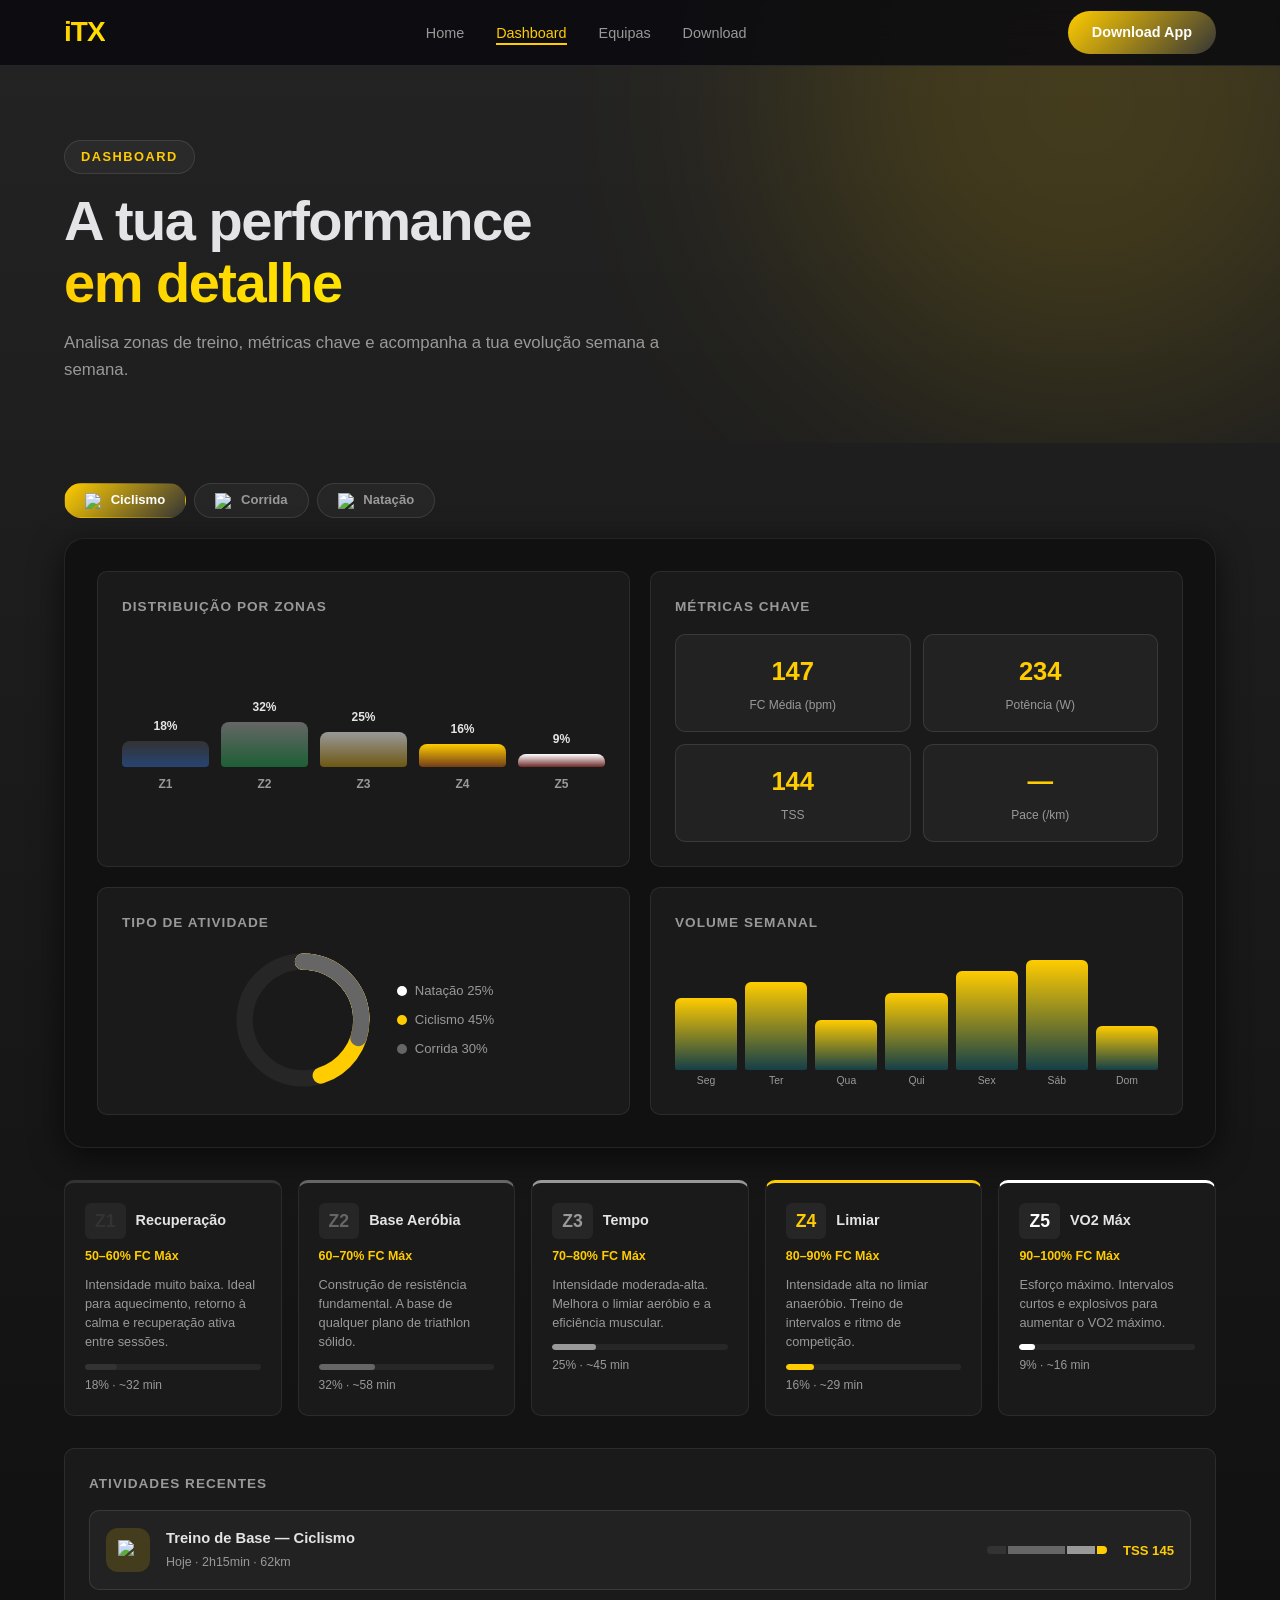
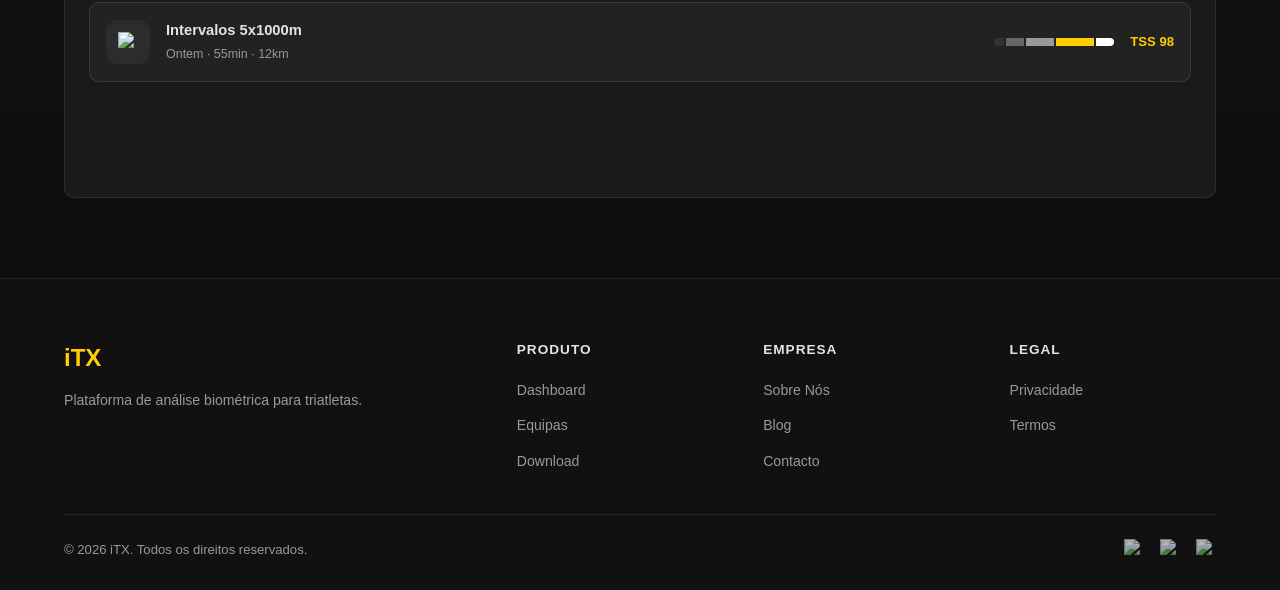
==== dashboard.html @ 0bb35f52 "Add files via upload" ====
<!DOCTYPE html>
<html lang="pt">
<head>
  <meta charset="UTF-8"/>
  <meta name="viewport" content="width=device-width, initial-scale=1.0"/>
  <title>iTX — Dashboard de Performance</title>
  <meta name="description" content="Dashboard interativo com zonas de treino Z1-Z5, métricas de performance e análise multi-desporto para triatletas."/>
  <link rel="stylesheet" href="styles.css"/>
</head>
<body>

<!-- NAVBAR -->
<nav class="navbar scrolled" id="navbar">
  <div class="container">
    <a href="index.html" class="nav-logo">iTX</a>
    <ul class="nav-links" id="navLinks">
      <li><a href="index.html">Home</a></li>
      <li><a href="dashboard.html" class="active">Dashboard</a></li>
      <li><a href="teams.html">Equipas</a></li>
      <li><a href="download.html">Download</a></li>
    </ul>
    <a href="download.html" class="nav-cta">Download App</a>
    <button class="hamburger" id="hamburger" aria-label="Menu"><span></span><span></span><span></span></button>
  </div>
</nav>

<!-- PAGE HEADER -->
<section class="page-hero">
  <div class="hero-glow hero-glow-1"></div>
  <div class="container">
    <div class="page-hero-content">
      <span class="section-tag">Dashboard</span>
      <h1>A tua performance<br/><span class="gradient">em detalhe</span></h1>
      <p>Analisa zonas de treino, métricas chave e acompanha a tua evolução semana a semana.</p>
    </div>
  </div>
</section>

<!-- SPORT TABS -->
<section class="section-padded" style="padding-top:40px">
  <div class="container">
    <div class="sport-tabs reveal">
      <button class="sport-tab active" data-sport="cycling"><img src="assets/icons/bike.svg" class="ui-icon" style="margin-right:6px;width:16px;"> Ciclismo</button>
      <button class="sport-tab" data-sport="running"><img src="assets/icons/run.svg" class="ui-icon" style="margin-right:6px;width:16px;"> Corrida</button>
      <button class="sport-tab" data-sport="swimming"><img src="assets/icons/swim.svg" class="ui-icon" style="margin-right:6px;width:16px;"> Natação</button>
    </div>

    <!-- MAIN DASHBOARD -->
    <div class="dashboard reveal">
      <div class="dash-grid">
        <!-- ZONES CHART -->
        <div class="dash-card">
          <h4>Distribuição por Zonas</h4>
          <div class="zones-chart" id="zonesChart">
            <div class="zone-col"><div class="zone-fill z1" data-pct="18%" style="height:0"></div><span class="zone-label">Z1</span></div>
            <div class="zone-col"><div class="zone-fill z2" data-pct="32%" style="height:0"></div><span class="zone-label">Z2</span></div>
            <div class="zone-col"><div class="zone-fill z3" data-pct="25%" style="height:0"></div><span class="zone-label">Z3</span></div>
            <div class="zone-col"><div class="zone-fill z4" data-pct="16%" style="height:0"></div><span class="zone-label">Z4</span></div>
            <div class="zone-col"><div class="zone-fill z5" data-pct="9%" style="height:0"></div><span class="zone-label">Z5</span></div>
          </div>
        </div>

        <!-- KEY METRICS -->
        <div class="dash-card">
          <h4>Métricas Chave</h4>
          <div class="metrics-grid">
            <div class="metric"><div class="val" id="metricHR">0</div><div class="lbl">FC Média (bpm)</div></div>
            <div class="metric"><div class="val" id="metricPower">0</div><div class="lbl">Potência (W)</div></div>
            <div class="metric"><div class="val" id="metricTSS">0</div><div class="lbl">TSS</div></div>
            <div class="metric"><div class="val" id="metricPace">0:00</div><div class="lbl">Pace (/km)</div></div>
          </div>
        </div>

        <!-- DONUT CHART -->
        <div class="dash-card">
          <h4>Tipo de Atividade</h4>
          <div class="donut-wrap">
            <div class="donut-chart">
              <svg viewBox="0 0 120 120">
                <circle cx="60" cy="60" r="50" stroke="rgba(255,255,255,0.05)" stroke-width="14" fill="none"/>
                <circle id="donutSwim" cx="60" cy="60" r="50" stroke="#FFFFFF" stroke-width="14" fill="none" stroke-dasharray="314" stroke-dashoffset="314" stroke-linecap="round"/>
                <circle id="donutBike" cx="60" cy="60" r="50" stroke="#FFCC00" stroke-width="14" fill="none" stroke-dasharray="314" stroke-dashoffset="314" stroke-linecap="round"/>
                <circle id="donutRun" cx="60" cy="60" r="50" stroke="#666666" stroke-width="14" fill="none" stroke-dasharray="314" stroke-dashoffset="314" stroke-linecap="round"/>
              </svg>
            </div>
            <div class="donut-legend">
              <div class="legend-item"><span class="legend-dot" style="background:#FFFFFF"></span> Natação 25%</div>
              <div class="legend-item"><span class="legend-dot" style="background:#FFCC00"></span> Ciclismo 45%</div>
              <div class="legend-item"><span class="legend-dot" style="background:#666666"></span> Corrida 30%</div>
            </div>
          </div>
        </div>

        <!-- WEEKLY CHART -->
        <div class="dash-card">
          <h4>Volume Semanal</h4>
          <div class="weekly-chart" id="weeklyChart">
            <div class="week-bar" data-day="Seg" style="height:0"></div>
            <div class="week-bar" data-day="Ter" style="height:0"></div>
            <div class="week-bar" data-day="Qua" style="height:0"></div>
            <div class="week-bar" data-day="Qui" style="height:0"></div>
            <div class="week-bar" data-day="Sex" style="height:0"></div>
            <div class="week-bar" data-day="Sáb" style="height:0"></div>
            <div class="week-bar" data-day="Dom" style="height:0"></div>
          </div>
        </div>
      </div>
    </div>

    <!-- ZONE DETAILS CARDS -->
    <div class="zone-details-grid" style="margin-top: 32px;">
      <div class="zone-detail-card reveal" style="--zone-color: var(--z1)">
        <div class="zone-detail-header"><span class="zone-number">Z1</span><span class="zone-title">Recuperação</span></div>
        <div class="zone-detail-range">50–60% FC Máx</div>
        <div class="zone-detail-desc">Intensidade muito baixa. Ideal para aquecimento, retorno à calma e recuperação ativa entre sessões.</div>
        <div class="zone-detail-bar"><div class="zone-detail-fill" style="width:18%; background: var(--z1)"></div></div>
        <div class="zone-detail-time">18% · ~32 min</div>
      </div>
      <div class="zone-detail-card reveal" style="--zone-color: var(--z2)">
        <div class="zone-detail-header"><span class="zone-number">Z2</span><span class="zone-title">Base Aeróbia</span></div>
        <div class="zone-detail-range">60–70% FC Máx</div>
        <div class="zone-detail-desc">Construção de resistência fundamental. A base de qualquer plano de triathlon sólido.</div>
        <div class="zone-detail-bar"><div class="zone-detail-fill" style="width:32%; background: var(--z2)"></div></div>
        <div class="zone-detail-time">32% · ~58 min</div>
      </div>
      <div class="zone-detail-card reveal" style="--zone-color: var(--z3)">
        <div class="zone-detail-header"><span class="zone-number">Z3</span><span class="zone-title">Tempo</span></div>
        <div class="zone-detail-range">70–80% FC Máx</div>
        <div class="zone-detail-desc">Intensidade moderada-alta. Melhora o limiar aeróbio e a eficiência muscular.</div>
        <div class="zone-detail-bar"><div class="zone-detail-fill" style="width:25%; background: var(--z3)"></div></div>
        <div class="zone-detail-time">25% · ~45 min</div>
      </div>
      <div class="zone-detail-card reveal" style="--zone-color: var(--z4)">
        <div class="zone-detail-header"><span class="zone-number">Z4</span><span class="zone-title">Limiar</span></div>
        <div class="zone-detail-range">80–90% FC Máx</div>
        <div class="zone-detail-desc">Intensidade alta no limiar anaeróbio. Treino de intervalos e ritmo de competição.</div>
        <div class="zone-detail-bar"><div class="zone-detail-fill" style="width:16%; background: var(--z4)"></div></div>
        <div class="zone-detail-time">16% · ~29 min</div>
      </div>
      <div class="zone-detail-card reveal" style="--zone-color: var(--z5)">
        <div class="zone-detail-header"><span class="zone-number">Z5</span><span class="zone-title">VO2 Máx</span></div>
        <div class="zone-detail-range">90–100% FC Máx</div>
        <div class="zone-detail-desc">Esforço máximo. Intervalos curtos e explosivos para aumentar o VO2 máximo.</div>
        <div class="zone-detail-bar"><div class="zone-detail-fill" style="width:9%; background: var(--z5)"></div></div>
        <div class="zone-detail-time">9% · ~16 min</div>
      </div>
    </div>

    <!-- RECENT ACTIVITIES -->
    <div class="dash-card" style="margin-top: 32px;">
      <h4>Atividades Recentes</h4>
      <div class="activity-list">
        <div class="activity-row reveal">
          <div class="activity-icon" style="background: rgba(255,204,0,0.15);"><img src="assets/icons/bike.svg" alt="Bike"></div>
          <div class="activity-info"><div class="activity-name">Treino de Base — Ciclismo</div><div class="activity-date">Hoje · 2h15min · 62km</div></div>
          <div class="activity-zones"><span class="az z1"></span><span class="az z2" style="flex:3"></span><span class="az z3" style="flex:1.5"></span><span class="az z4" style="flex:0.5"></span></div>
          <div class="activity-tss">TSS 145</div>
        </div>
        <div class="activity-row reveal">
          <div class="activity-icon" style="background: rgba(102,102,102,0.15);"><img src="assets/icons/run.svg" alt="Run"></div>
          <div class="activity-info"><div class="activity-name">Intervalos 5x1000m</div><div class="activity-date">Ontem · 55min · 12km</div></div>
          <div class="activity-zones"><span class="az z1" style="flex:0.5"></span><span class="az z2"></span><span class="az z3" style="flex:1.5"></span><span class="az z4" style="flex:2"></span><span class="az z5" style="flex:1"></span></div>
          <div class="activity-tss">TSS 98</div>
        </div>
        <div class="activity-row reveal">
          <div class="activity-icon" style="background: rgba(255,255,255,0.15);"><img src="assets/icons/swim.svg" alt="Swim"></div>
          <div class="activity-info"><div class="activity-name">Técnica + Séries</div><div class="activity-date">Há 2 dias · 1h10min · 3200m</div></div>
          <div class="activity-zones"><span class="az z1" style="flex:1.5"></span><span class="az z2" style="flex:2"></span><span class="az z3" style="flex:2"></span><span class="az z4"></span></div>
          <div class="activity-tss">TSS 72</div>
        </div>
      </div>
    </div>
  </div>
</section>

<!-- FOOTER -->
<footer class="footer">
  <div class="container">
    <div class="footer-grid">
      <div class="footer-brand"><div class="logo">iTX</div><p>Plataforma de análise biométrica para triatletas.</p></div>
      <div class="footer-col"><h4>Produto</h4><ul><li><a href="dashboard.html">Dashboard</a></li><li><a href="teams.html">Equipas</a></li><li><a href="download.html">Download</a></li></ul></div>
      <div class="footer-col"><h4>Empresa</h4><ul><li><a href="#">Sobre Nós</a></li><li><a href="#">Blog</a></li><li><a href="#">Contacto</a></li></ul></div>
      <div class="footer-col"><h4>Legal</h4><ul><li><a href="#">Privacidade</a></li><li><a href="#">Termos</a></li></ul></div>
    </div>
    <div class="footer-bottom">
      <span>© 2026 iTX. Todos os direitos reservados.</span>
      <div class="footer-social">
        <a href="#"><img src="assets/icons/camera.svg" alt="Instagram"></a>
        <a href="#"><img src="assets/icons/twitter.svg" alt="Twitter"></a>
        <a href="#"><img src="assets/icons/linkedin.svg" alt="LinkedIn"></a>
      </div>
    </div>
  </div>
</footer>
<script src="script.js"></script>
</body>
</html>
---- styles.css ----
@import url('https://tse4.mm.bing.net/th/id/OIP.AXQoUljEABruuZJ7TBf3MgHaEK?w=2560&h=1440&rs=1&pid=ImgDetMain&o=7&rm=3');

:root {
  --bg: #050505;
  --surface: #111111;
  --card: #1a1a1a;
  --card-hover: #222222;
  --border: rgba(255,255,255,0.08);
  --primary: #FFCC00;
  --secondary: #363636;
  --accent: #FFE600;
  --warning: #FFaa00;
  --text: #e4e4e7;
  --text-muted: #999999;
  --z1: #333333;
  --z2: #666666;
  --z3: #999999;
  --z4: #FFCC00;
  --z5: #FFFFFF;
  --font: 'Inter', sans-serif;
  --radius: 16px;
  --radius-sm: 10px;
  --glass: rgba(255,255,255,0.04);
  --glass-border: rgba(255,255,255,0.1);
  --shadow: 0 8px 32px rgba(0,0,0,0.6);
  --transition: 0.3s cubic-bezier(0.4,0,0.2,1);
}

*, *::before, *::after { margin:0; padding:0; box-sizing:border-box; }

html { scroll-behavior: smooth; font-size: 16px; }

body {
  font-family: var(--font);
  background: linear-gradient(rgba(5, 5, 5, 0.88), rgba(5, 5, 5, 0.98)), url('https://tse4.mm.bing.net/th/id/OIP.AXQoUljEABruuZJ7TBf3MgHaEK?w=2560&h=1440&rs=1&pid=ImgDetMain&o=7&rm=3') center/cover fixed no-repeat;
  color: var(--text);
  line-height: 1.6;
  overflow-x: hidden;
}

a { color: var(--primary); text-decoration: none; transition: var(--transition); }
a:hover { color: var(--accent); }

.container { max-width: 1200px; margin: 0 auto; padding: 0 24px; }

/* ===== NAVBAR ===== */
.navbar {
  position: fixed; top: 0; left: 0; right: 0; z-index: 1000;
  padding: 16px 0;
  background: transparent;
  transition: var(--transition);
}
.navbar.scrolled {
  background: rgba(10,10,15,0.85);
  backdrop-filter: blur(20px);
  border-bottom: 1px solid var(--glass-border);
  padding: 10px 0;
}
.navbar .container {
  display: flex; justify-content: space-between; align-items: center;
}
.nav-logo {
  font-size: 1.75rem; font-weight: 900; letter-spacing: -1px;
  background: linear-gradient(135deg, var(--primary), var(--accent));
  -webkit-background-clip: text; -webkit-text-fill-color: transparent;
  background-clip: text;
}
.nav-links { display: flex; gap: 32px; list-style: none; }
.nav-links a {
  color: var(--text-muted); font-size: 0.9rem; font-weight: 500;
  transition: var(--transition); position: relative;
}
.nav-links a:hover { color: var(--text); -webkit-text-fill-color: unset; }
.nav-links a::after {
  content: ''; position: absolute; bottom: -4px; left: 0; width: 0; height: 2px;
  background: var(--primary); transition: var(--transition);
}
.nav-links a:hover::after { width: 100%; }
.nav-cta {
  padding: 10px 24px; border-radius: 50px; font-weight: 600; font-size: 0.9rem;
  background: linear-gradient(135deg, var(--primary), var(--secondary));
  color: #fff; border: none; cursor: pointer; transition: var(--transition);
}
.nav-cta:hover { transform: translateY(-2px); box-shadow: 0 8px 25px rgba(0,212,255,0.3); color:#fff; }
.hamburger { display: none; flex-direction: column; gap: 5px; cursor: pointer; background:none; border:none; }
.hamburger span { width: 24px; height: 2px; background: var(--text); transition: var(--transition); }

/* ===== HERO ===== */
.hero {
  min-height: 100vh; display: flex; align-items: center; justify-content: center;
  position: relative; overflow: hidden; padding: 120px 0 80px;
}
#hero-canvas {
  position: absolute; top: 0; left: 0; width: 100%; height: 100%; z-index: 0;
}
.hero-glow {
  position: absolute; width: 600px; height: 600px; border-radius: 50%;
  filter: blur(120px); opacity: 0.15; z-index: 0;
}
.hero-glow-1 { background: var(--primary); top: -200px; right: -100px; }
.hero-glow-2 { background: var(--secondary); bottom: -200px; left: -100px; }
.hero-content {
  position: relative; z-index: 2; text-align: center; max-width: 800px;
}
.hero-badge {
  display: inline-flex; align-items: center; gap: 8px;
  padding: 8px 20px; border-radius: 50px;
  background: var(--glass); border: 1px solid var(--glass-border);
  font-size: 0.85rem; color: var(--primary); margin-bottom: 24px;
  animation: fadeInDown 0.8s ease;
}
.hero-badge .dot {
  width: 8px; height: 8px; border-radius: 50%; background: var(--accent);
  animation: pulse 2s infinite;
}
.hero h1 {
  font-size: clamp(2.5rem, 6vw, 4.5rem); font-weight: 900;
  line-height: 1.1; margin-bottom: 20px; letter-spacing: -2px;
  animation: fadeInUp 0.8s ease 0.2s both;
}
.hero h1 .gradient {
  background: linear-gradient(135deg, var(--primary), var(--accent));
  -webkit-background-clip: text; -webkit-text-fill-color: transparent; background-clip: text;
}
.hero p {
  font-size: 1.15rem; color: var(--text-muted); max-width: 560px; margin: 0 auto 36px;
  animation: fadeInUp 0.8s ease 0.4s both;
}
.hero-buttons {
  display: flex; gap: 16px; justify-content: center; flex-wrap: wrap;
  animation: fadeInUp 0.8s ease 0.6s both;
}
.btn-primary {
  padding: 14px 36px; border-radius: 50px; font-weight: 700; font-size: 1rem;
  background: linear-gradient(135deg, var(--primary), var(--secondary));
  color: #fff; border: none; cursor: pointer; transition: var(--transition);
  display: inline-flex; align-items: center; gap: 8px;
}
.btn-primary:hover { transform: translateY(-3px); box-shadow: 0 12px 35px rgba(0,212,255,0.35); color:#fff; }
.btn-secondary {
  padding: 14px 36px; border-radius: 50px; font-weight: 600; font-size: 1rem;
  background: var(--glass); border: 1px solid var(--glass-border);
  color: var(--text); cursor: pointer; transition: var(--transition);
  display: inline-flex; align-items: center; gap: 8px;
}
.btn-secondary:hover { background: rgba(255,255,255,0.08); transform: translateY(-2px); }
.hero-stats {
  display: flex; justify-content: center; gap: 48px; margin-top: 60px;
  animation: fadeInUp 0.8s ease 0.8s both;
}
.hero-stat { text-align: center; }
.hero-stat .number {
  font-size: 2rem; font-weight: 800; color: var(--primary);
}
.hero-stat .label { font-size: 0.8rem; color: var(--text-muted); margin-top: 4px; }

/* ===== SECTION GENERAL ===== */
section { padding: 100px 0; position: relative; }
.section-header { text-align: center; margin-bottom: 60px; }
.section-tag {
  display: inline-block; padding: 6px 16px; border-radius: 50px;
  background: var(--glass); border: 1px solid var(--glass-border);
  font-size: 0.8rem; color: var(--primary); font-weight: 600;
  text-transform: uppercase; letter-spacing: 1.5px; margin-bottom: 16px;
}
.section-header h2 {
  font-size: clamp(2rem, 4vw, 3rem); font-weight: 800; letter-spacing: -1px; margin-bottom: 16px;
}
.section-header p { font-size: 1.05rem; color: var(--text-muted); max-width: 560px; margin: 0 auto; }

/* ===== FEATURES BENTO GRID ===== */
.features-grid {
  display: grid;
  grid-template-columns: repeat(3, 1fr);
  grid-template-rows: auto auto;
  gap: 20px;
}
.feature-card {
  background: var(--card); border: 1px solid var(--border);
  border-radius: var(--radius); padding: 32px;
  transition: var(--transition); position: relative; overflow: hidden;
}
.feature-card::before {
  content: ''; position: absolute; top: 0; left: 0; right: 0; height: 2px;
  background: linear-gradient(90deg, transparent, var(--primary), transparent);
  opacity: 0; transition: var(--transition);
}
.feature-card:hover { background: var(--card-hover); transform: translateY(-4px); border-color: var(--glass-border); }
.feature-card:hover::before { opacity: 1; }
.feature-card.large { grid-column: span 2; }
.feature-icon {
  width: 48px; height: 48px; border-radius: 12px;
  background: linear-gradient(135deg, rgba(0,212,255,0.15), rgba(124,58,237,0.15));
  display: flex; align-items: center; justify-content: center;
  font-size: 1.4rem; margin-bottom: 20px;
}
.feature-card h3 { font-size: 1.2rem; font-weight: 700; margin-bottom: 10px; }
.feature-card p { font-size: 0.92rem; color: var(--text-muted); line-height: 1.6; }

/* Zone bars inside feature card */
.zone-bars { display: flex; gap: 8px; margin-top: 20px; align-items: flex-end; height: 80px; }
.zone-bar {
  flex: 1; border-radius: 6px 6px 0 0; position: relative;
  animation: growUp 1.5s ease forwards; transform-origin: bottom;
}
.zone-bar span {
  position: absolute; top: -22px; left: 50%; transform: translateX(-50%);
  font-size: 0.7rem; font-weight: 700; color: var(--text-muted);
}
.zone-bar.z1 { background: var(--z1); height: 30%; }
.zone-bar.z2 { background: var(--z2); height: 55%; }
.zone-bar.z3 { background: var(--z3); height: 80%; }
.zone-bar.z4 { background: var(--z4); height: 65%; }
.zone-bar.z5 { background: var(--z5); height: 40%; }

/* ===== DASHBOARD PREVIEW ===== */
.dashboard {
  background: var(--surface); border: 1px solid var(--border);
  border-radius: 20px; padding: 32px; margin-top: 20px;
  box-shadow: var(--shadow);
}
.dash-grid {
  display: grid; grid-template-columns: 1fr 1fr; gap: 20px;
}
.dash-card {
  background: var(--card); border: 1px solid var(--border);
  border-radius: var(--radius-sm); padding: 24px;
}
.dash-card h4 {
  font-size: 0.85rem; color: var(--text-muted); font-weight: 600;
  text-transform: uppercase; letter-spacing: 1px; margin-bottom: 16px;
}
.dash-card.full { grid-column: span 2; }

/* Zone chart */
.zones-chart { display: flex; gap: 12px; align-items: flex-end; height: 160px; padding-top: 20px; }
.zone-col { flex: 1; display: flex; flex-direction: column; align-items: center; gap: 8px; height: 100%; justify-content: flex-end; }
.zone-fill {
  width: 100%; border-radius: 8px 8px 4px 4px; transition: height 1.2s ease;
  position: relative;
}
.zone-fill::after {
  content: attr(data-pct); position: absolute; top: -24px; left: 50%;
  transform: translateX(-50%); font-size: 0.75rem; font-weight: 700; color: var(--text);
}
.zone-label { font-size: 0.75rem; font-weight: 600; color: var(--text-muted); }
.zone-fill.z1 { background: linear-gradient(180deg, var(--z1), rgba(59,130,246,0.4)); }
.zone-fill.z2 { background: linear-gradient(180deg, var(--z2), rgba(34,197,94,0.4)); }
.zone-fill.z3 { background: linear-gradient(180deg, var(--z3), rgba(234,179,8,0.4)); }
.zone-fill.z4 { background: linear-gradient(180deg, var(--z4), rgba(249,115,22,0.4)); }
.zone-fill.z5 { background: linear-gradient(180deg, var(--z5), rgba(239,68,68,0.4)); }

/* Metric mini cards */
.metrics-grid { display: grid; grid-template-columns: 1fr 1fr; gap: 12px; }
.metric {
  background: var(--glass); border: 1px solid var(--glass-border);
  border-radius: var(--radius-sm); padding: 16px; text-align: center;
}
.metric .val { font-size: 1.6rem; font-weight: 800; color: var(--primary); }
.metric .lbl { font-size: 0.75rem; color: var(--text-muted); margin-top: 4px; }

/* Donut chart */
.donut-wrap { display: flex; align-items: center; justify-content: center; gap: 24px; }
.donut-chart { width: 140px; height: 140px; position: relative; }
.donut-chart svg { width: 100%; height: 100%; transform: rotate(-90deg); }
.donut-chart circle {
  fill: none; stroke-width: 14; stroke-linecap: round;
  transition: stroke-dashoffset 1.5s ease;
}
.donut-legend { display: flex; flex-direction: column; gap: 8px; }
.legend-item {
  display: flex; align-items: center; gap: 8px; font-size: 0.82rem; color: var(--text-muted);
}
.legend-dot { width: 10px; height: 10px; border-radius: 50%; }

/* Weekly chart */
.weekly-chart { height: 120px; display: flex; align-items: flex-end; gap: 8px; padding-top: 10px; }
.week-bar {
  flex: 1; border-radius: 6px 6px 2px 2px;
  background: linear-gradient(180deg, var(--primary), rgba(0,212,255,0.2));
  transition: height 1s ease; position: relative;
}
.week-bar::after {
  content: attr(data-day); position: absolute; bottom: -20px; left: 50%;
  transform: translateX(-50%); font-size: 0.65rem; color: var(--text-muted);
}

/* Sport tabs */
.sport-tabs { display: flex; gap: 8px; margin-bottom: 20px; }
.sport-tab {
  padding: 8px 20px; border-radius: 50px; font-size: 0.82rem; font-weight: 600;
  background: var(--glass); border: 1px solid var(--glass-border);
  color: var(--text-muted); cursor: pointer; transition: var(--transition);
}
.sport-tab.active, .sport-tab:hover {
  background: linear-gradient(135deg, var(--primary), var(--secondary));
  color: #fff; border-color: transparent;
}

/* ===== TEAMS SECTION ===== */
.teams-showcase {
  display: grid; grid-template-columns: 1fr 1fr; gap: 40px; align-items: center;
}
.team-preview {
  background: var(--card); border: 1px solid var(--border);
  border-radius: var(--radius); padding: 32px; position: relative;
}
.team-header { display: flex; justify-content: space-between; align-items: center; margin-bottom: 24px; }
.team-name { font-size: 1.3rem; font-weight: 700; }
.team-badge {
  padding: 4px 12px; border-radius: 50px; font-size: 0.75rem; font-weight: 600;
  background: rgba(0,255,136,0.1); color: var(--accent); border: 1px solid rgba(0,255,136,0.2);
}
.athlete-list { display: flex; flex-direction: column; gap: 12px; }
.athlete-row {
  display: flex; align-items: center; gap: 12px; padding: 12px;
  background: var(--glass); border-radius: var(--radius-sm);
  border: 1px solid var(--glass-border); transition: var(--transition);
}
.athlete-row:hover { background: rgba(255,255,255,0.06); }
.athlete-avatar {
  width: 40px; height: 40px; border-radius: 50%;
  background: linear-gradient(135deg, var(--primary), var(--secondary));
  display: flex; align-items: center; justify-content: center;
  font-weight: 700; font-size: 0.85rem; color: #fff; flex-shrink: 0;
}
.athlete-info { flex: 1; }
.athlete-info .name { font-weight: 600; font-size: 0.9rem; }
.athlete-info .role { font-size: 0.78rem; color: var(--text-muted); }
.athlete-stats { display: flex; gap: 16px; }
.athlete-stat {
  text-align: center; font-size: 0.75rem;
}
.athlete-stat .val { font-weight: 700; color: var(--primary); font-size: 0.85rem; }
.teams-info h3 { font-size: 1.8rem; font-weight: 800; margin-bottom: 16px; }
.teams-info p { color: var(--text-muted); margin-bottom: 24px; line-height: 1.7; }
.teams-features { list-style: none; display: flex; flex-direction: column; gap: 12px; margin-bottom: 32px; }
.teams-features li {
  display: flex; align-items: center; gap: 10px; font-size: 0.92rem; color: var(--text-muted);
}
.teams-features li .check { color: var(--accent); font-size: 1.1rem; }

/* ===== INTEGRATIONS ===== */
.integrations-track {
  display: flex; justify-content: center; gap: 40px; flex-wrap: wrap;
}
.integration-card {
  width: 140px; height: 140px; display: flex; flex-direction: column;
  align-items: center; justify-content: center; gap: 12px;
  background: var(--card); border: 1px solid var(--border);
  border-radius: var(--radius); transition: var(--transition); cursor: default;
}
.integration-card:hover {
  transform: translateY(-6px); border-color: var(--primary);
  box-shadow: 0 12px 40px rgba(0,212,255,0.1);
}
.integration-card .logo { font-size: 2.2rem; }
.integration-card .name { font-size: 0.8rem; font-weight: 600; color: var(--text-muted); }

/* ===== TESTIMONIALS ===== */
.testimonials-grid { display: grid; grid-template-columns: repeat(3,1fr); gap: 20px; }
.testimonial-card {
  background: var(--card); border: 1px solid var(--border);
  border-radius: var(--radius); padding: 28px;
  transition: var(--transition); position: relative;
}
.testimonial-card:hover { transform: translateY(-4px); border-color: var(--glass-border); }
.testimonial-card .stars { color: var(--z3); font-size: 0.9rem; margin-bottom: 16px; }
.testimonial-card .quote {
  font-size: 0.95rem; color: var(--text-muted); line-height: 1.7;
  margin-bottom: 20px; font-style: italic;
}
.testimonial-author { display: flex; align-items: center; gap: 12px; }
.testimonial-author .avatar {
  width: 44px; height: 44px; border-radius: 50%;
  background: linear-gradient(135deg, var(--secondary), var(--primary));
  display: flex; align-items: center; justify-content: center;
  font-weight: 700; font-size: 1rem; color: #fff;
}
.testimonial-author .info .name { font-weight: 600; font-size: 0.9rem; }
.testimonial-author .info .title { font-size: 0.78rem; color: var(--text-muted); }

/* ===== DOWNLOAD CTA ===== */
.download-section {
  background: linear-gradient(180deg, var(--bg), var(--surface));
  position: relative; overflow: hidden;
}
.download-glow {
  position: absolute; width: 500px; height: 500px; border-radius: 50%;
  filter: blur(140px); opacity: 0.1;
}
.download-glow-1 { background: var(--primary); top: -200px; left: 50%; transform: translateX(-50%); }
.download-content {
  text-align: center; position: relative; z-index: 2;
}
.download-content h2 {
  font-size: clamp(2rem, 4vw, 3.2rem); font-weight: 900; margin-bottom: 16px;
}
.download-content p { font-size: 1.1rem; color: var(--text-muted); margin-bottom: 40px; max-width: 500px; margin-left: auto; margin-right: auto; }
.download-buttons { display: flex; gap: 16px; justify-content: center; flex-wrap: wrap; margin-bottom: 40px; }
.store-btn {
  display: flex; align-items: center; gap: 12px; padding: 14px 28px;
  background: var(--card); border: 1px solid var(--border);
  border-radius: var(--radius-sm); transition: var(--transition); cursor: pointer;
  color: var(--text);
}
.store-btn:hover { border-color: var(--primary); transform: translateY(-3px); box-shadow: 0 8px 30px rgba(0,212,255,0.15); }
.store-btn .icon { font-size: 1.8rem; }
.store-btn .text { text-align: left; }
.store-btn .text .small { font-size: 0.7rem; color: var(--text-muted); }
.store-btn .text .big { font-size: 1rem; font-weight: 700; }
.download-stats { display: flex; justify-content: center; gap: 48px; }
.download-stat .num { font-size: 1.8rem; font-weight: 800; color: var(--primary); }
.download-stat .lbl { font-size: 0.8rem; color: var(--text-muted); }

/* ===== FOOTER ===== */
.footer {
  padding: 60px 0 30px;
  background: var(--surface); border-top: 1px solid var(--border);
}
.footer-grid {
  display: grid; grid-template-columns: 2fr 1fr 1fr 1fr; gap: 40px;
  margin-bottom: 40px;
}
.footer-brand .logo {
  font-size: 1.5rem; font-weight: 900;
  background: linear-gradient(135deg, var(--primary), var(--accent));
  -webkit-background-clip: text; -webkit-text-fill-color: transparent; background-clip: text;
  margin-bottom: 12px;
}
.footer-brand p { font-size: 0.88rem; color: var(--text-muted); line-height: 1.7; }
.footer-col h4 { font-size: 0.85rem; font-weight: 700; text-transform: uppercase; letter-spacing: 1px; margin-bottom: 16px; }
.footer-col ul { list-style: none; display: flex; flex-direction: column; gap: 10px; }
.footer-col ul a { color: var(--text-muted); font-size: 0.88rem; }
.footer-col ul a:hover { color: var(--primary); }
.footer-bottom {
  border-top: 1px solid var(--border); padding-top: 24px;
  display: flex; justify-content: space-between; align-items: center;
  font-size: 0.82rem; color: var(--text-muted);
}
.footer-social { display: flex; gap: 16px; }
.footer-social a { color: var(--text-muted); font-size: 1.1rem; display: flex; align-items: center; justify-content: center; }
.footer-social a img { width: 20px; height: 20px; opacity: 0.7; transition: var(--transition); }
.footer-social a:hover img { opacity: 1; }

.ui-icon { display: inline-block; vertical-align: middle; }
.feature-icon img { width: 28px; height: 28px; }
.integration-card img { width: 40px; height: 40px; }
.store-btn .icon img { width: 28px; height: 28px; }
.req-icon img { width: 40px; height: 40px; }
.team-emoji img { width: 24px; height: 24px; }
.stars img { width: 14px; height: 14px; margin-right: 2px; }
.activity-icon img { width: 20px; height: 20px; }

/* ===== GRADIENT TEXT GLOBAL ===== */
.gradient {
  background: linear-gradient(135deg, var(--primary), var(--accent));
  -webkit-background-clip: text; -webkit-text-fill-color: transparent; background-clip: text;
}
.section-padded { padding: 80px 0; }

/* ===== NAV ACTIVE ===== */
.nav-links a.active { color: var(--primary); }
.nav-links a.active::after { width: 100%; }

/* ===== PAGE HERO (subpages) ===== */
.page-hero {
  padding: 140px 0 60px; position: relative; overflow: hidden;
}
.page-hero-content { max-width: 600px; }
.page-hero-content h1 {
  font-size: clamp(2rem, 5vw, 3.5rem); font-weight: 900; line-height: 1.1;
  letter-spacing: -1.5px; margin-bottom: 16px;
}
.page-hero-content p { font-size: 1.05rem; color: var(--text-muted); }
.download-hero .page-hero-content { max-width: 700px; }

/* ===== CTA SECTION ===== */
.cta-section { padding: 100px 0; position: relative; overflow: hidden; }
.cta-glow {
  position: absolute; width: 600px; height: 600px; border-radius: 50%;
  background: var(--primary); filter: blur(160px); opacity: 0.08;
  top: 50%; left: 50%; transform: translate(-50%,-50%);
}
.cta-content { text-align: center; position: relative; z-index: 2; }
.cta-content h2 {
  font-size: clamp(2rem, 4vw, 3.2rem); font-weight: 900; margin-bottom: 16px;
}
.cta-content p { font-size: 1.1rem; color: var(--text-muted); margin-bottom: 36px; }

/* ===== ZONE DETAILS (dashboard page) ===== */
.zone-details-grid {
  display: grid; grid-template-columns: repeat(5, 1fr); gap: 16px;
}
.zone-detail-card {
  background: var(--card); border: 1px solid var(--border);
  border-radius: var(--radius-sm); padding: 20px;
  transition: var(--transition); border-top: 3px solid var(--zone-color);
}
.zone-detail-card:hover { transform: translateY(-4px); border-color: var(--zone-color); }
.zone-detail-header { display: flex; align-items: center; gap: 10px; margin-bottom: 8px; }
.zone-number {
  font-size: 1.1rem; font-weight: 900; color: var(--zone-color);
  background: rgba(255,255,255,0.05); padding: 4px 10px; border-radius: 6px;
}
.zone-title { font-weight: 700; font-size: 0.9rem; }
.zone-detail-range { font-size: 0.78rem; color: var(--primary); font-weight: 600; margin-bottom: 8px; }
.zone-detail-desc { font-size: 0.8rem; color: var(--text-muted); line-height: 1.5; margin-bottom: 12px; }
.zone-detail-bar {
  height: 6px; background: rgba(255,255,255,0.06); border-radius: 3px; overflow: hidden;
}
.zone-detail-fill { height: 100%; border-radius: 3px; transition: width 1.5s ease; }
.zone-detail-time { font-size: 0.75rem; color: var(--text-muted); margin-top: 6px; }

/* ===== ACTIVITY LIST (dashboard page) ===== */
.activity-list { display: flex; flex-direction: column; gap: 12px; }
.activity-row {
  display: flex; align-items: center; gap: 16px; padding: 16px;
  background: var(--glass); border: 1px solid var(--glass-border);
  border-radius: var(--radius-sm); transition: var(--transition);
}
.activity-row:hover { background: rgba(255,255,255,0.06); }
.activity-icon {
  width: 44px; height: 44px; border-radius: 12px;
  display: flex; align-items: center; justify-content: center;
  font-size: 1.3rem; flex-shrink: 0;
}
.activity-info { flex: 1; }
.activity-name { font-weight: 600; font-size: 0.92rem; }
.activity-date { font-size: 0.78rem; color: var(--text-muted); margin-top: 2px; }
.activity-zones {
  display: flex; gap: 2px; width: 120px; height: 8px; border-radius: 4px; overflow: hidden;
}
.az { flex: 1; }
.az.z1 { background: var(--z1); }
.az.z2 { background: var(--z2); }
.az.z3 { background: var(--z3); }
.az.z4 { background: var(--z4); }
.az.z5 { background: var(--z5); }
.activity-tss {
  font-size: 0.82rem; font-weight: 700; color: var(--primary);
  white-space: nowrap;
}

/* ===== TEAMS PAGE ===== */
.create-team-card {
  background: var(--card); border: 1px solid var(--border);
  border-radius: var(--radius); padding: 36px; margin-bottom: 48px;
}
.create-team-header h3 { font-size: 1.3rem; font-weight: 700; margin-bottom: 8px; }
.create-team-header p { font-size: 0.92rem; color: var(--text-muted); margin-bottom: 24px; }
.create-team-form .form-row { display: flex; gap: 16px; margin-bottom: 20px; }
.form-group { flex: 1; display: flex; flex-direction: column; gap: 6px; }
.form-group label { font-size: 0.82rem; font-weight: 600; color: var(--text-muted); }
.form-group input, .form-group select {
  padding: 12px 16px; border-radius: var(--radius-sm);
  background: var(--glass); border: 1px solid var(--glass-border);
  color: var(--text); font-family: var(--font); font-size: 0.92rem;
  transition: var(--transition); outline: none;
}
.form-group input:focus, .form-group select:focus { border-color: var(--primary); }
.form-group select option { background: var(--card); color: var(--text); }

.teams-section-title {
  font-size: 1.4rem; font-weight: 700; margin-bottom: 24px;
}
.teams-list { display: flex; flex-direction: column; gap: 24px; }
.team-card-full {
  background: var(--card); border: 1px solid var(--border);
  border-radius: var(--radius); padding: 32px; transition: var(--transition);
}
.team-card-full:hover { border-color: var(--glass-border); }
.team-card-header {
  display: flex; justify-content: space-between; align-items: center;
  margin-bottom: 24px; flex-wrap: wrap; gap: 16px;
}
.team-card-title { display: flex; align-items: center; gap: 12px; }
.team-card-title h3 { font-size: 1.2rem; font-weight: 700; }
.team-emoji { font-size: 1.5rem; }
.team-type-badge {
  display: inline-block; padding: 3px 10px; border-radius: 50px;
  font-size: 0.7rem; font-weight: 600; background: rgba(0,212,255,0.1);
  color: var(--primary); border: 1px solid rgba(0,212,255,0.2);
  margin-top: 2px;
}
.team-card-stats { display: flex; gap: 24px; }
.tcs { text-align: center; }
.tcs-val { display: block; font-size: 1.1rem; font-weight: 800; color: var(--primary); }
.tcs-lbl { font-size: 0.72rem; color: var(--text-muted); }

.team-athletes-grid {
  display: grid; grid-template-columns: repeat(4, 1fr); gap: 16px;
}
.team-athlete-card {
  background: var(--glass); border: 1px solid var(--glass-border);
  border-radius: var(--radius-sm); padding: 20px; text-align: center;
  transition: var(--transition);
}
.team-athlete-card:hover { background: rgba(255,255,255,0.06); transform: translateY(-3px); }
.ta-avatar {
  width: 52px; height: 52px; border-radius: 50%; margin: 0 auto 12px;
  display: flex; align-items: center; justify-content: center;
  font-weight: 800; font-size: 1rem; color: #fff;
}
.ta-name { font-weight: 700; font-size: 0.9rem; margin-bottom: 2px; }
.ta-role { font-size: 0.75rem; color: var(--text-muted); margin-bottom: 12px; }
.ta-stats-row { display: flex; justify-content: center; gap: 12px; margin-bottom: 12px; }
.ta-stat { text-align: center; }
.ta-val { display: block; font-size: 0.82rem; font-weight: 700; color: var(--primary); }
.ta-lbl { font-size: 0.65rem; color: var(--text-muted); }
.ta-zone-mini {
  display: flex; gap: 2px; height: 6px; border-radius: 3px; overflow: hidden;
}
.tz { flex: 1; }
.tz.z1 { background: var(--z1); }
.tz.z2 { background: var(--z2); }
.tz.z3 { background: var(--z3); }
.tz.z4 { background: var(--z4); }
.tz.z5 { background: var(--z5); }

/* ===== DOWNLOAD PAGE ===== */
.download-stats-bar {
  display: flex; justify-content: center; align-items: center; gap: 32px;
  background: var(--card); border: 1px solid var(--border);
  border-radius: var(--radius); padding: 32px; flex-wrap: wrap;
}
.dsb-item { text-align: center; }
.dsb-val { font-size: 2rem; font-weight: 900; color: var(--primary); }
.dsb-lbl { font-size: 0.82rem; color: var(--text-muted); margin-top: 4px; }
.dsb-sep { width: 1px; height: 40px; background: var(--border); }

.req-grid { display: grid; grid-template-columns: repeat(3, 1fr); gap: 20px; }
.req-card {
  background: var(--card); border: 1px solid var(--border);
  border-radius: var(--radius); padding: 32px; text-align: center;
  transition: var(--transition);
}
.req-card:hover { transform: translateY(-4px); border-color: var(--primary); }
.req-icon { font-size: 2.5rem; margin-bottom: 16px; }
.req-card h3 { font-size: 1.2rem; font-weight: 700; margin-bottom: 16px; }
.req-list {
  list-style: none; display: flex; flex-direction: column; gap: 8px;
  text-align: left;
}
.req-list li {
  font-size: 0.88rem; color: var(--text-muted); padding-left: 16px;
  position: relative;
}
.req-list li::before {
  content: '✓'; position: absolute; left: 0; color: var(--accent); font-size: 0.8rem;
}

/* FAQ */
.faq-list { max-width: 720px; margin: 0 auto; display: flex; flex-direction: column; gap: 12px; }
.faq-item {
  background: var(--card); border: 1px solid var(--border);
  border-radius: var(--radius-sm); overflow: hidden; transition: var(--transition);
}
.faq-item:hover { border-color: var(--glass-border); }
.faq-question {
  width: 100%; display: flex; justify-content: space-between; align-items: center;
  padding: 18px 24px; background: none; border: none; color: var(--text);
  font-family: var(--font); font-size: 0.95rem; font-weight: 600;
  cursor: pointer; text-align: left;
}
.faq-icon {
  font-size: 1.3rem; color: var(--primary); transition: var(--transition);
}
.faq-answer {
  max-height: 0; overflow: hidden; transition: max-height 0.4s ease, padding 0.4s ease;
}
.faq-answer p { padding: 0 24px; font-size: 0.9rem; color: var(--text-muted); line-height: 1.7; }
.faq-item.open .faq-answer { max-height: 200px; }
.faq-item.open .faq-answer p { padding: 0 24px 18px; }
.faq-item.open .faq-icon { transform: rotate(45deg); }

/* ===== ANIMATIONS ===== */
@keyframes fadeInUp { from { opacity:0; transform:translateY(30px); } to { opacity:1; transform:translateY(0); } }
@keyframes fadeInDown { from { opacity:0; transform:translateY(-20px); } to { opacity:1; transform:translateY(0); } }
@keyframes pulse { 0%,100% { opacity:1; } 50% { opacity:0.4; } }
@keyframes growUp { from { transform: scaleY(0); } to { transform: scaleY(1); } }
@keyframes float { 0%,100% { transform: translateY(0); } 50% { transform: translateY(-10px); } }
@keyframes glow { 0%,100% { box-shadow: 0 0 20px rgba(0,212,255,0.2); } 50% { box-shadow: 0 0 40px rgba(0,212,255,0.4); } }

.reveal { opacity: 0; transform: translateY(40px); transition: opacity 0.8s ease, transform 0.8s ease; }
.reveal.visible { opacity: 1; transform: translateY(0); }

/* ===== RESPONSIVE ===== */
@media (max-width: 1024px) {
  .features-grid { grid-template-columns: repeat(2, 1fr); }
  .feature-card.large { grid-column: span 1; }
  .dash-grid { grid-template-columns: 1fr; }
  .dash-card.full { grid-column: span 1; }
  .teams-showcase { grid-template-columns: 1fr; }
  .zone-details-grid { grid-template-columns: repeat(3, 1fr); }
  .team-athletes-grid { grid-template-columns: repeat(2, 1fr); }
}
@media (max-width: 768px) {
  .nav-links { display: none; position: fixed; top: 0; left: 0; right: 0; bottom: 0; background: rgba(10,10,15,0.97); flex-direction: column; align-items: center; justify-content: center; gap: 24px; }
  .nav-links.open { display: flex; }
  .hamburger { display: flex; }
  .nav-cta { display: none; }
  .features-grid { grid-template-columns: 1fr; }
  .testimonials-grid { grid-template-columns: 1fr; }
  .hero-stats { gap: 24px; }
  .hero h1 { font-size: 2.2rem; }
  .footer-grid { grid-template-columns: 1fr 1fr; }
  .download-buttons { flex-direction: column; align-items: center; }
  .integrations-track { gap: 16px; }
  .integration-card { width: 110px; height: 110px; }
  .zone-details-grid { grid-template-columns: repeat(2, 1fr); }
  .team-athletes-grid { grid-template-columns: 1fr; }
  .req-grid { grid-template-columns: 1fr; }
  .create-team-form .form-row { flex-direction: column; }
  .activity-zones { display: none; }
  .dsb-sep { display: none; }
  .download-stats-bar { gap: 24px; }
}
@media (max-width: 480px) {
  .hero-stats { flex-direction: column; gap: 16px; }
  .footer-grid { grid-template-columns: 1fr; }
  .footer-bottom { flex-direction: column; gap: 12px; text-align: center; }
  .zone-details-grid { grid-template-columns: 1fr; }
  .team-card-stats { gap: 12px; }
}
/ *   C L I C K   A N I M A T I O N S   * /  
 . b t n - p r i m a r y : a c t i v e ,   . b t n - s e c o n d a r y : a c t i v e ,   . n a v - c t a : a c t i v e ,   . s t o r e - b t n : a c t i v e ,   . s p o r t - t a b : a c t i v e   {   t r a n s f o r m :   s c a l e ( 0 . 9 5 ) ;   t r a n s i t i o n :   t r a n s f o r m   0 . 1 s   e a s e ;   }  
 . i n t e g r a t i o n - c a r d : a c t i v e ,   . f e a t u r e - c a r d : a c t i v e ,   . t e a m - c a r d - f u l l : a c t i v e   {   t r a n s f o r m :   s c a l e ( 0 . 9 8 ) ;   t r a n s i t i o n :   t r a n s f o r m   0 . 1 s   e a s e ;   }  
 
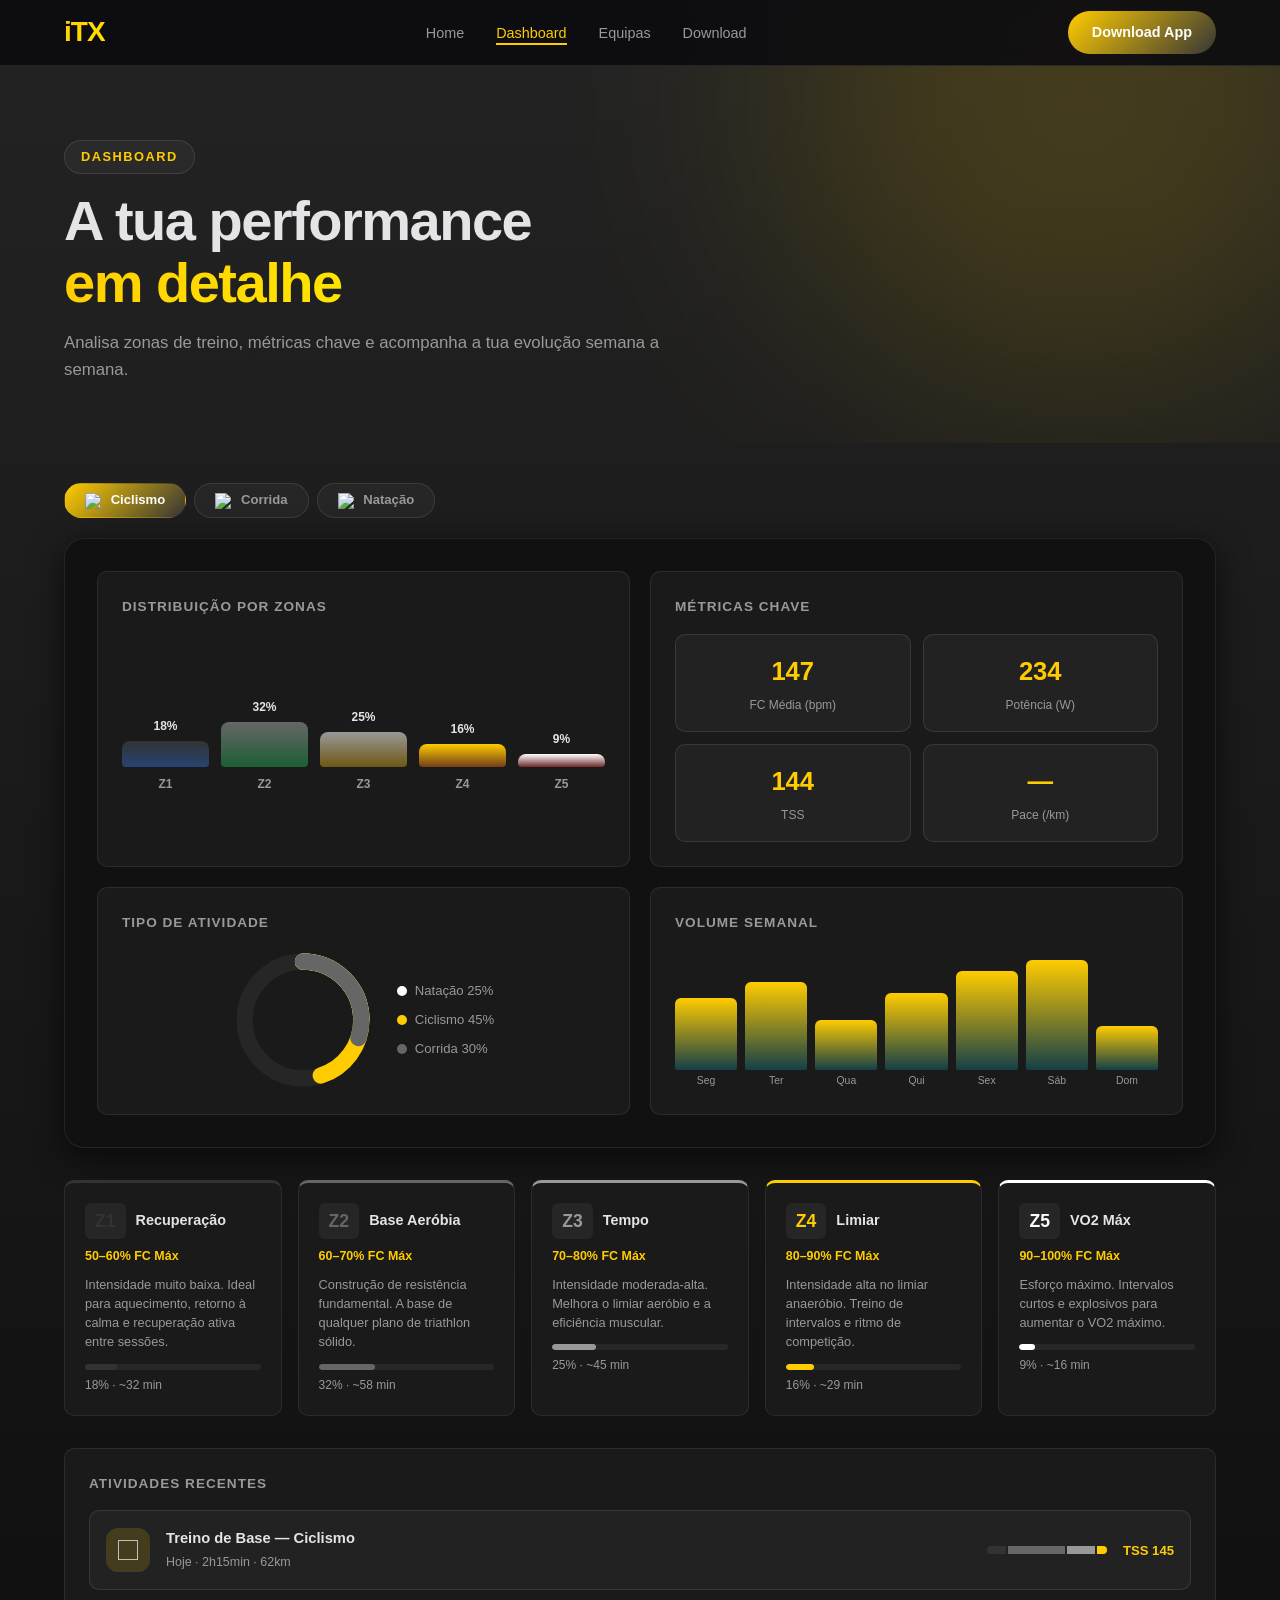
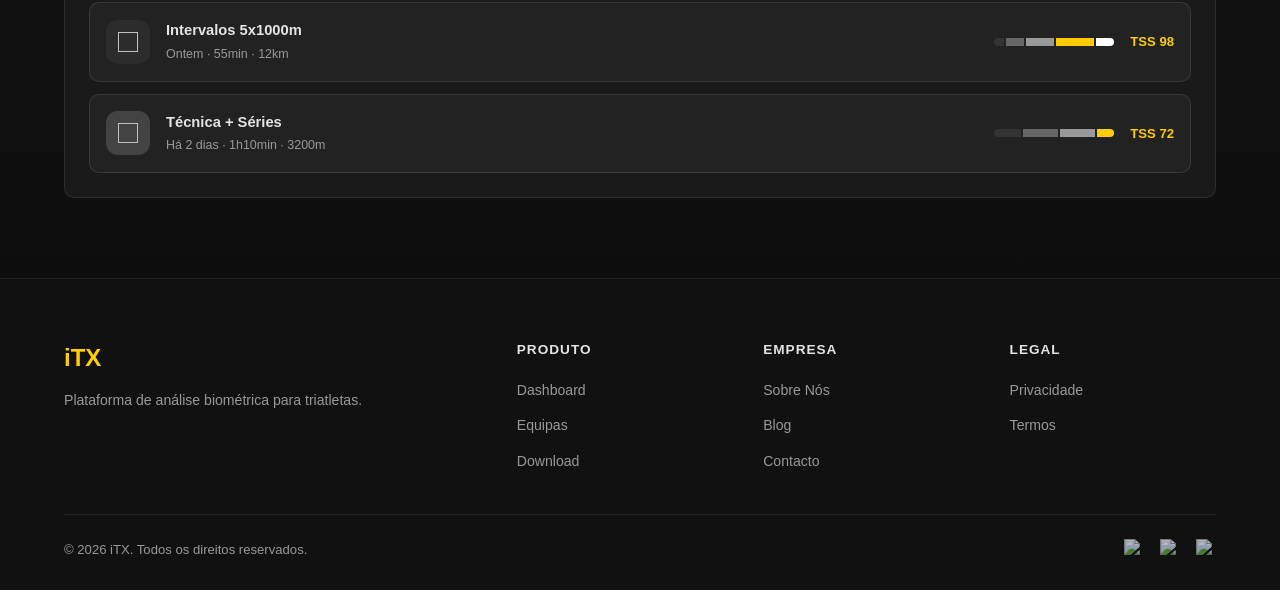
==== commit fb3a54f1: "Update dashboard.html" ====
--- a/dashboard.html
+++ b/dashboard.html
@@ -151,19 +151,19 @@
       <h4>Atividades Recentes</h4>
       <div class="activity-list">
         <div class="activity-row reveal">
-          <div class="activity-icon" style="background: rgba(255,204,0,0.15);"><img src="assets/icons/bike.svg" alt="Bike"></div>
+          <div class="activity-icon" style="background: rgba(255,204,0,0.15);"><img background-image="url([data-uri])"></div>
           <div class="activity-info"><div class="activity-name">Treino de Base — Ciclismo</div><div class="activity-date">Hoje · 2h15min · 62km</div></div>
           <div class="activity-zones"><span class="az z1"></span><span class="az z2" style="flex:3"></span><span class="az z3" style="flex:1.5"></span><span class="az z4" style="flex:0.5"></span></div>
           <div class="activity-tss">TSS 145</div>
         </div>
         <div class="activity-row reveal">
-          <div class="activity-icon" style="background: rgba(102,102,102,0.15);"><img src="assets/icons/run.svg" alt="Run"></div>
+          <div class="activity-icon" style="background: rgba(102,102,102,0.15);"><img background-image="url([data-uri])"></div>
           <div class="activity-info"><div class="activity-name">Intervalos 5x1000m</div><div class="activity-date">Ontem · 55min · 12km</div></div>
           <div class="activity-zones"><span class="az z1" style="flex:0.5"></span><span class="az z2"></span><span class="az z3" style="flex:1.5"></span><span class="az z4" style="flex:2"></span><span class="az z5" style="flex:1"></span></div>
           <div class="activity-tss">TSS 98</div>
         </div>
         <div class="activity-row reveal">
-          <div class="activity-icon" style="background: rgba(255,255,255,0.15);"><img src="assets/icons/swim.svg" alt="Swim"></div>
+          <div class="activity-icon" style="background: rgba(255,255,255,0.15);"><img background-image="url([data-uri])"></div>
           <div class="activity-info"><div class="activity-name">Técnica + Séries</div><div class="activity-date">Há 2 dias · 1h10min · 3200m</div></div>
           <div class="activity-zones"><span class="az z1" style="flex:1.5"></span><span class="az z2" style="flex:2"></span><span class="az z3" style="flex:2"></span><span class="az z4"></span></div>
           <div class="activity-tss">TSS 72</div>
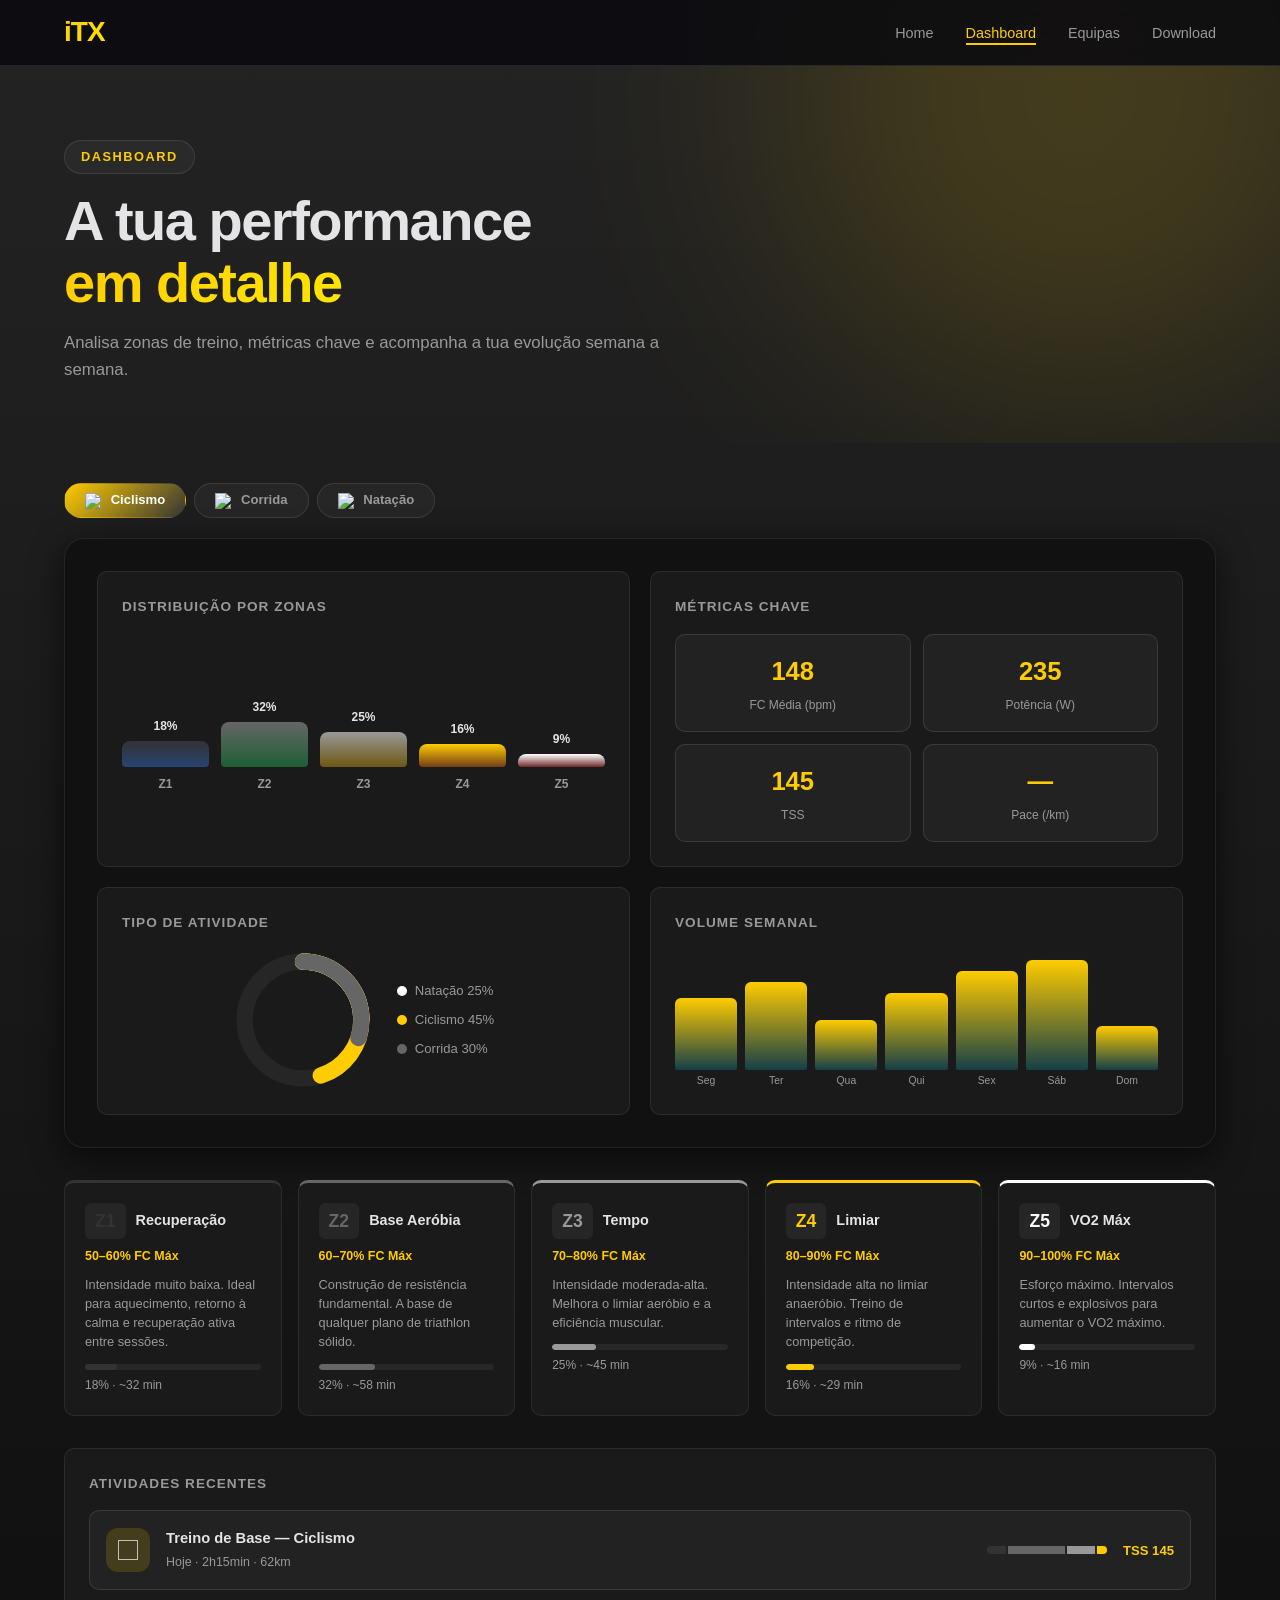
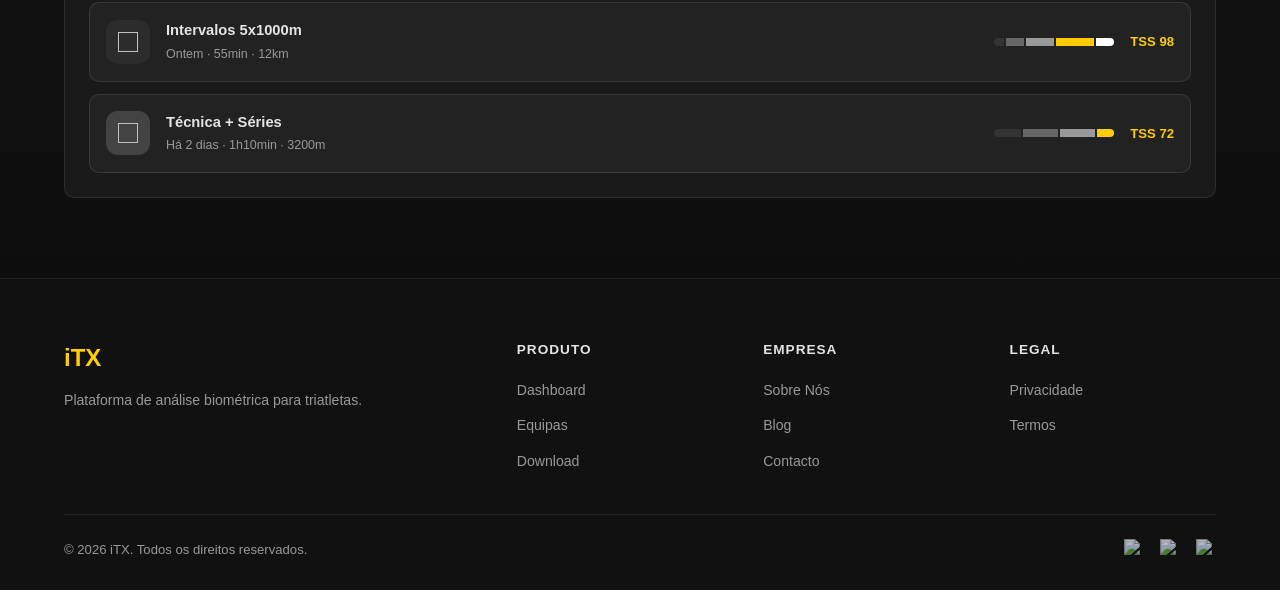
==== commit 02c16101: "Update dashboard.html" ====
--- a/dashboard.html
+++ b/dashboard.html
@@ -19,7 +19,6 @@
       <li><a href="teams.html">Equipas</a></li>
       <li><a href="download.html">Download</a></li>
     </ul>
-    <a href="download.html" class="nav-cta">Download App</a>
     <button class="hamburger" id="hamburger" aria-label="Menu"><span></span><span></span><span></span></button>
   </div>
 </nav>
--- a/styles.css
+++ b/styles.css
@@ -56,6 +56,15 @@
   border-bottom: 1px solid var(--glass-border);
   padding: 10px 0;
 }
+.minha-imagem {
+  filter: grayscale(100%); /* Deixa a imagem em preto e branco */
+  transition: filter 0.3s ease; /* Transição suave se quiser hover */
+}
+
+/* Opcional: efeito ao passar o mouse */
+.minha-imagem:hover {
+  filter: grayscale(0%); /* Volta à cor original */
+}
 .navbar .container {
   display: flex; justify-content: space-between; align-items: center;
 }
@@ -723,10 +732,10 @@
   .zone-details-grid { grid-template-columns: 1fr; }
   .team-card-stats { gap: 12px; }
 }
-/ *   C L I C K   A N I M A T I O N S   * / +/ *   C L I C K   A N I M A T I O N S   * / 
  
- . b t n - p r i m a r y : a c t i v e ,   . b t n - s e c o n d a r y : a c t i v e ,   . n a v - c t a : a c t i v e ,   . s t o r e - b t n : a c t i v e ,   . s p o r t - t a b : a c t i v e   {   t r a n s f o r m :   s c a l e ( 0 . 9 5 ) ;   t r a n s i t i o n :   t r a n s f o r m   0 . 1 s   e a s e ;   } + . b t n - p r i m a r y : a c t i v e ,   . b t n - s e c o n d a r y : a c t i v e ,   . n a v - c t a : a c t i v e ,   . s t o r e - b t n : a c t i v e ,   . s p o r t - t a b : a c t i v e   {   t r a n s f o r m :   s c a l e ( 0 . 9 5 ) ;   t r a n s i t i o n :   t r a n s f o r m   0 . 1 s   e a s e ;   } 
  
- . i n t e g r a t i o n - c a r d : a c t i v e ,   . f e a t u r e - c a r d : a c t i v e ,   . t e a m - c a r d - f u l l : a c t i v e   {   t r a n s f o r m :   s c a l e ( 0 . 9 8 ) ;   t r a n s i t i o n :   t r a n s f o r m   0 . 1 s   e a s e ;   } + . i n t e g r a t i o n - c a r d : a c t i v e ,   . f e a t u r e - c a r d : a c t i v e ,   . t e a m - c a r d - f u l l : a c t i v e   {   t r a n s f o r m :   s c a l e ( 0 . 9 8 ) ;   t r a n s i t i o n :   t r a n s f o r m   0 . 1 s   e a s e ;   } 
  
- + 
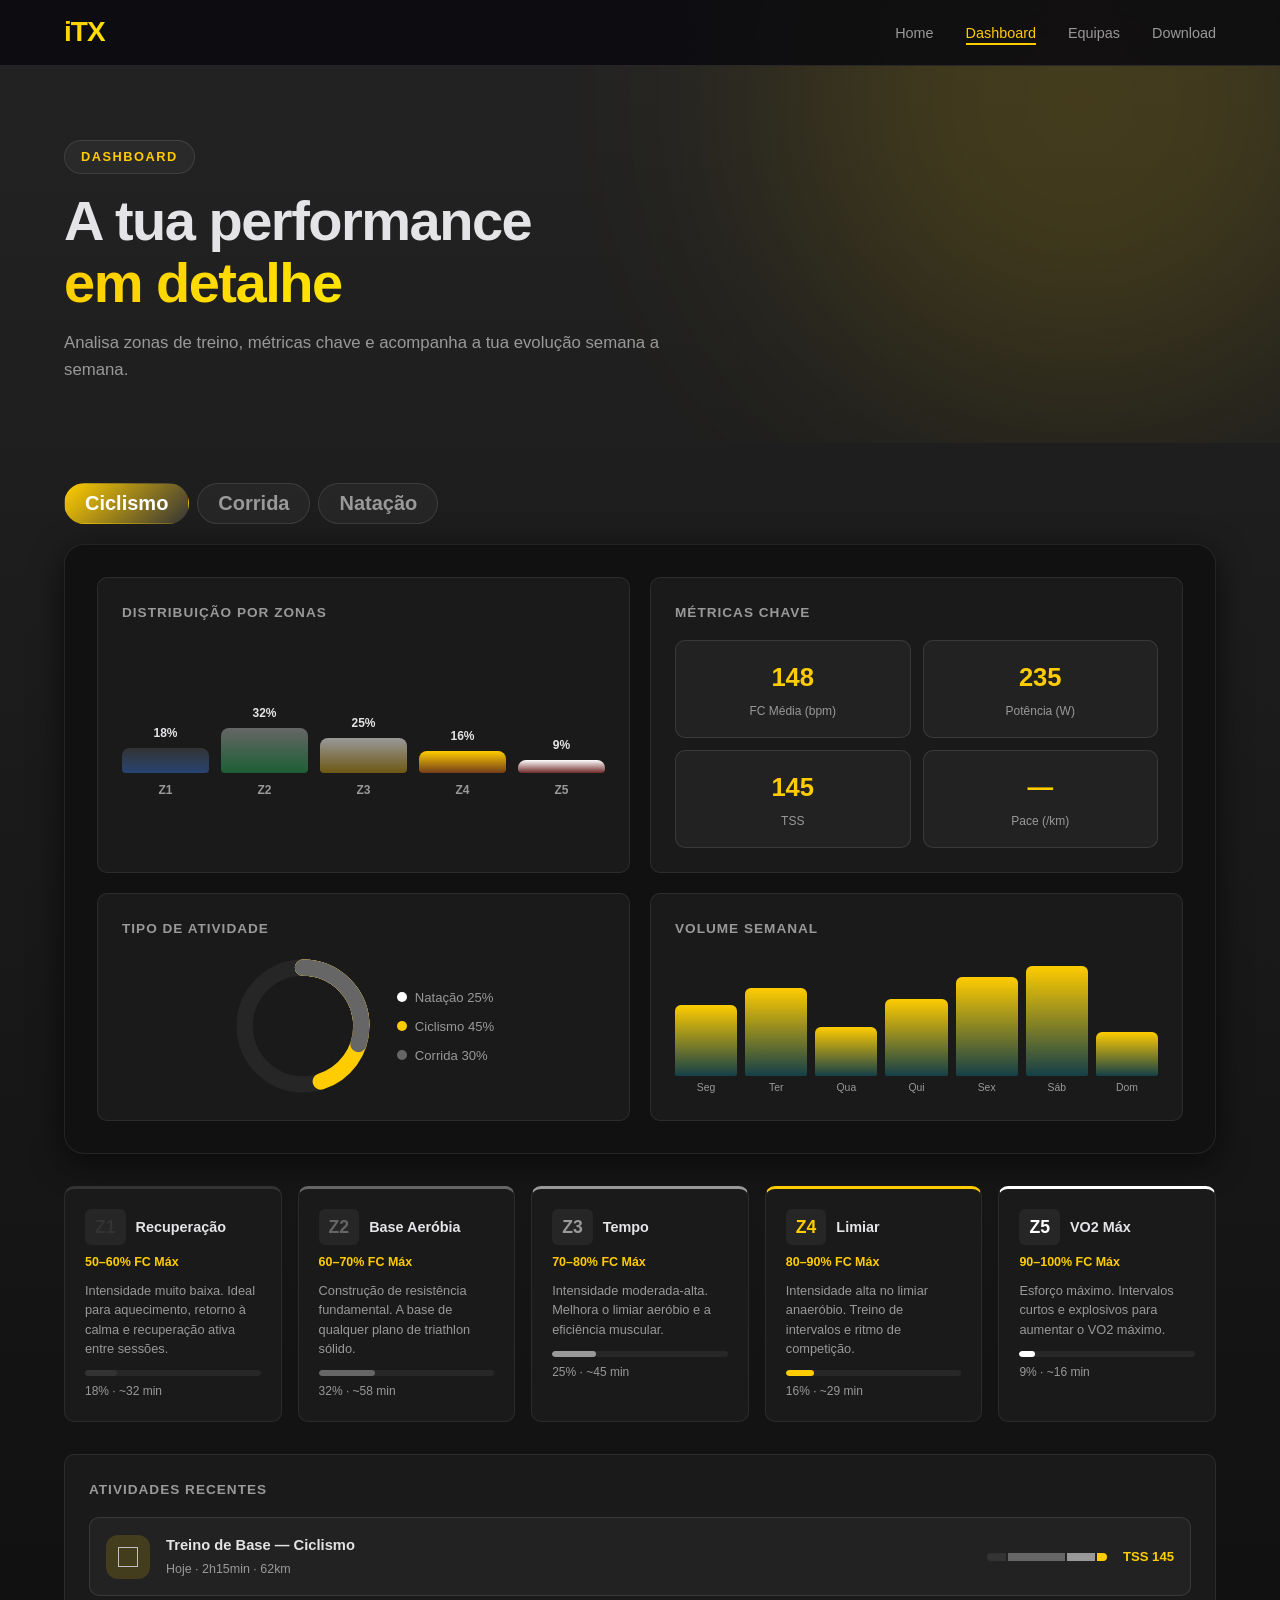
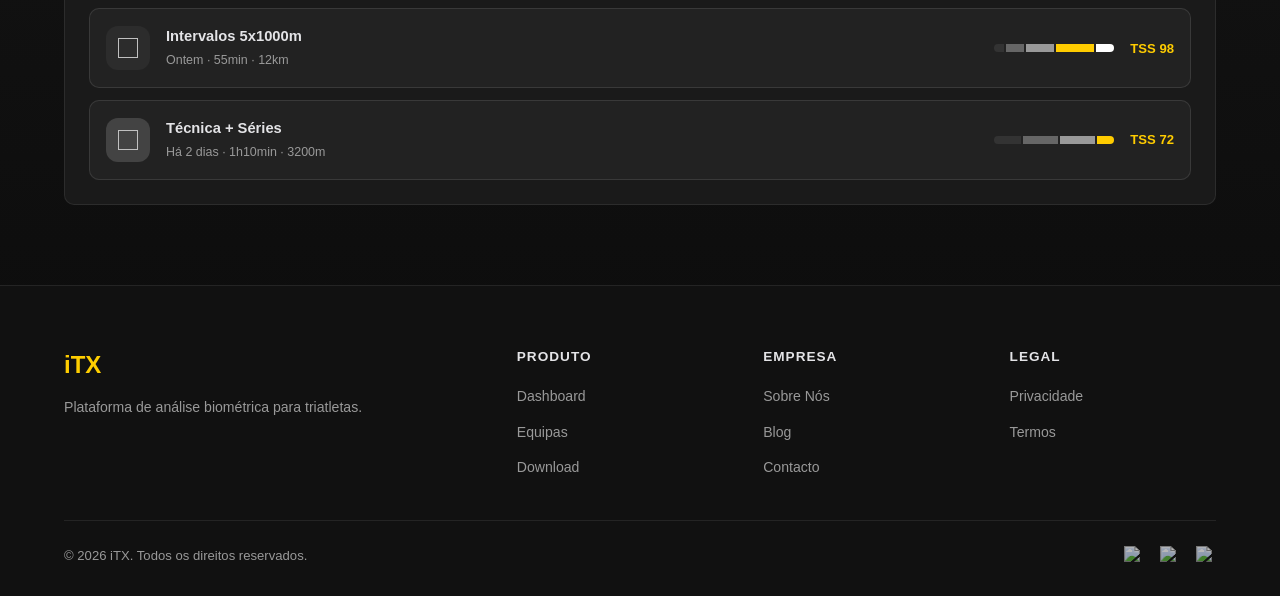
==== commit 484d2d22: "Update sport tab buttons with new styles" ====
--- a/dashboard.html
+++ b/dashboard.html
@@ -39,9 +39,9 @@
 <section class="section-padded" style="padding-top:40px">
   <div class="container">
     <div class="sport-tabs reveal">
-      <button class="sport-tab active" data-sport="cycling"><img src="assets/icons/bike.svg" class="ui-icon" style="margin-right:6px;width:16px;"> Ciclismo</button>
-      <button class="sport-tab" data-sport="running"><img src="assets/icons/run.svg" class="ui-icon" style="margin-right:6px;width:16px;"> Corrida</button>
-      <button class="sport-tab" data-sport="swimming"><img src="assets/icons/swim.svg" class="ui-icon" style="margin-right:6px;width:16px;"> Natação</button>
+      <button class="sport-tab active" data-sport="cycling" style="font-size:20px">Ciclismo</button>
+      <button class="sport-tab" data-sport="running" style="font-size:20px">Corrida</button>
+      <button class="sport-tab" data-sport="swimming" style="font-size:20px">Natação</button>
     </div>
 
     <!-- MAIN DASHBOARD -->
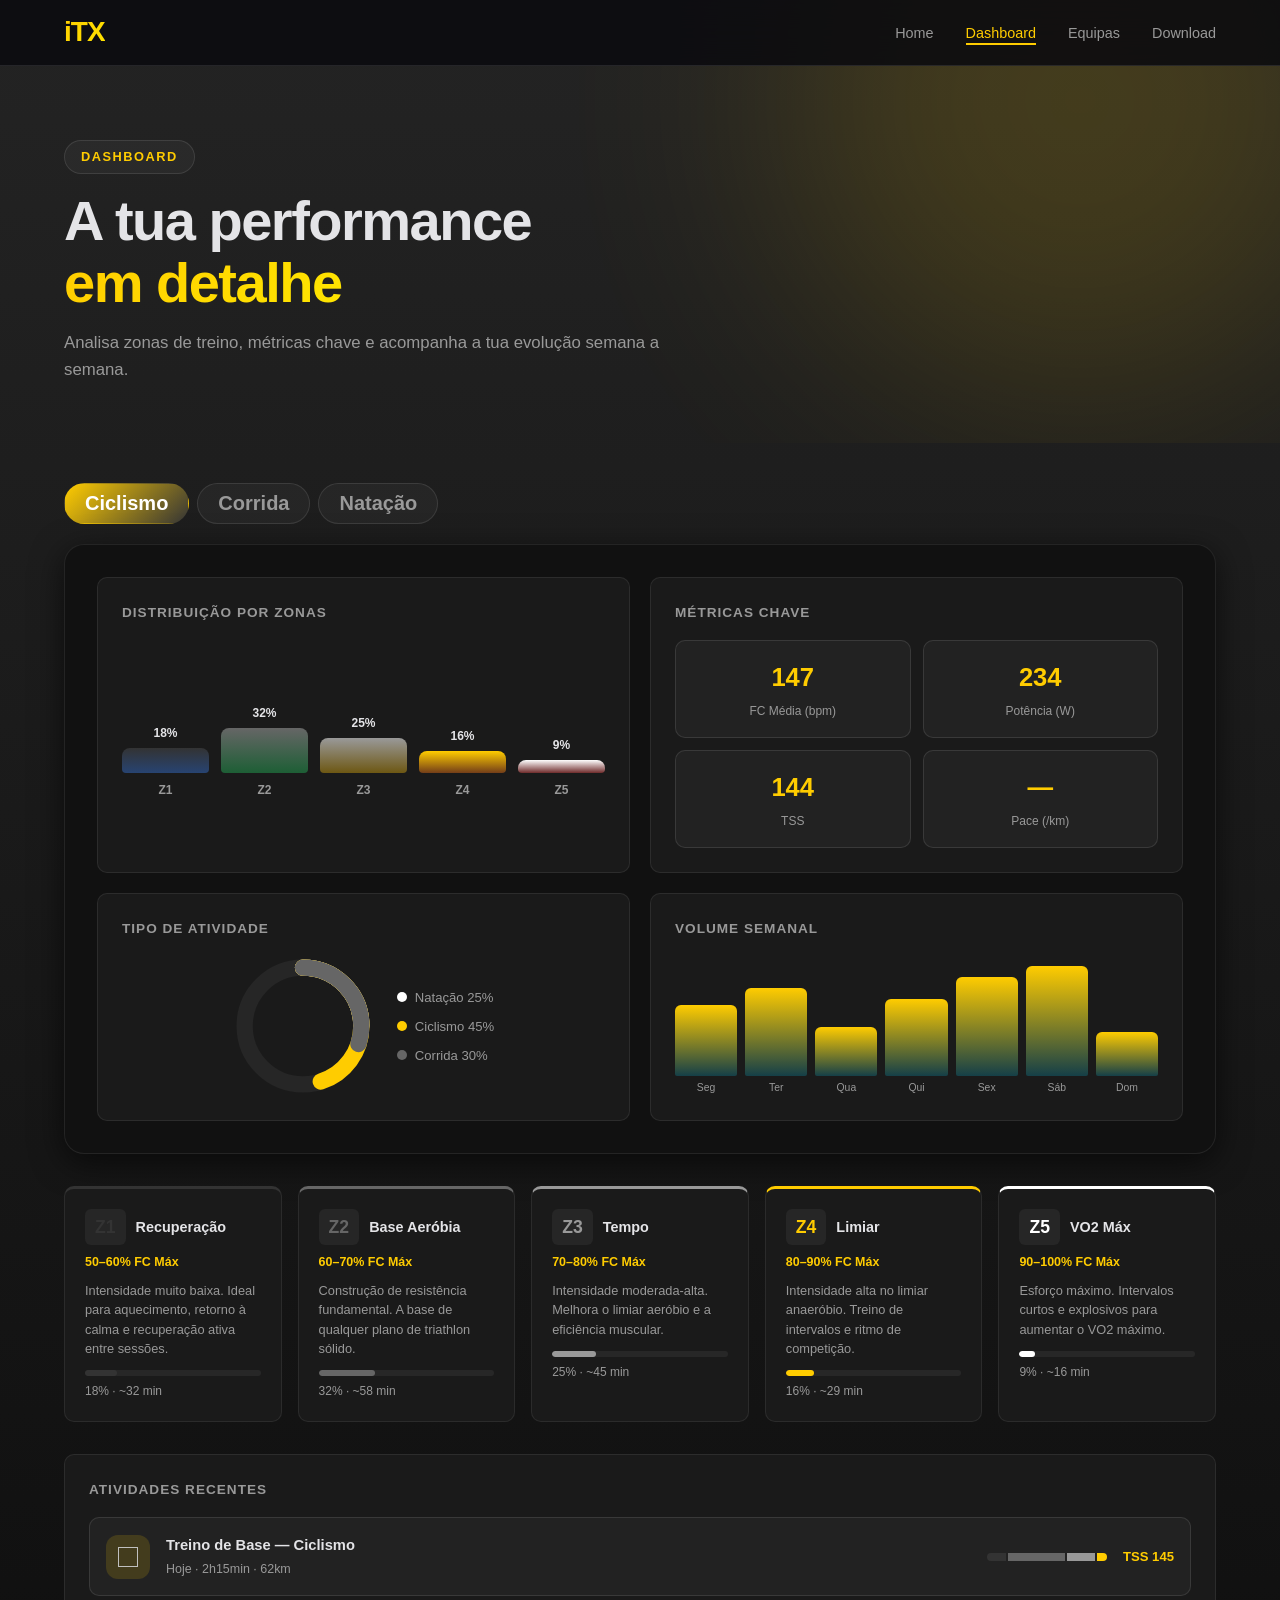
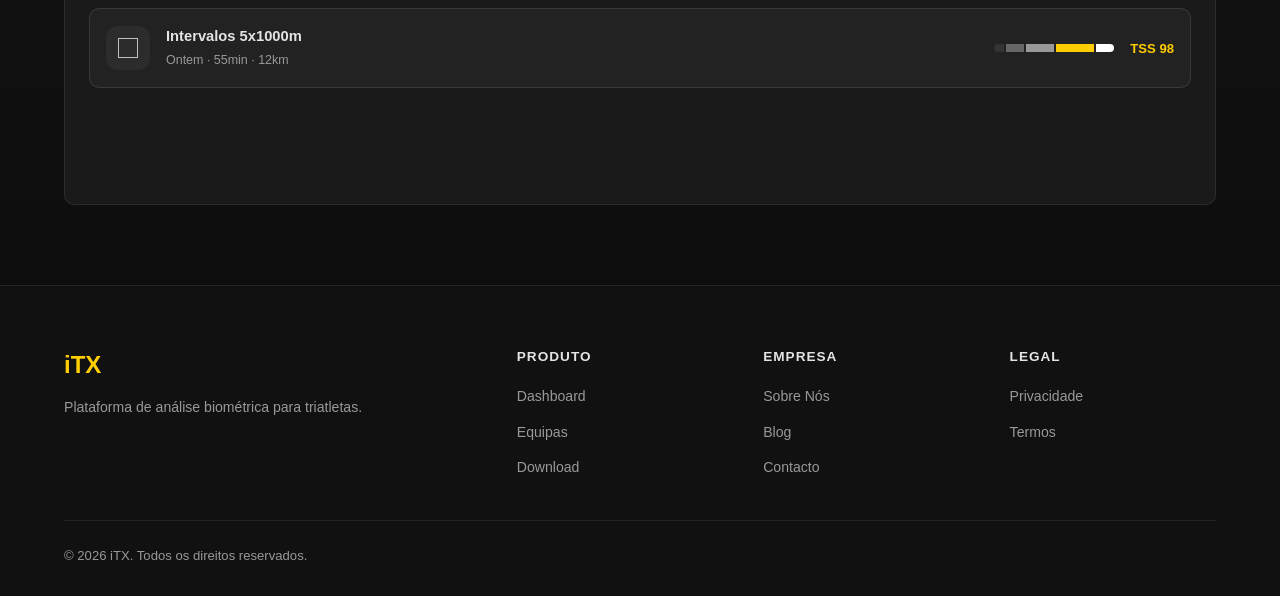
==== commit 83588933: "Remove social media icons from footer Removed social media links from the footer." ====
--- a/dashboard.html
+++ b/dashboard.html
@@ -184,9 +184,6 @@
     <div class="footer-bottom">
       <span>© 2026 iTX. Todos os direitos reservados.</span>
       <div class="footer-social">
-        <a href="#"><img src="assets/icons/camera.svg" alt="Instagram"></a>
-        <a href="#"><img src="assets/icons/twitter.svg" alt="Twitter"></a>
-        <a href="#"><img src="assets/icons/linkedin.svg" alt="LinkedIn"></a>
       </div>
     </div>
   </div>
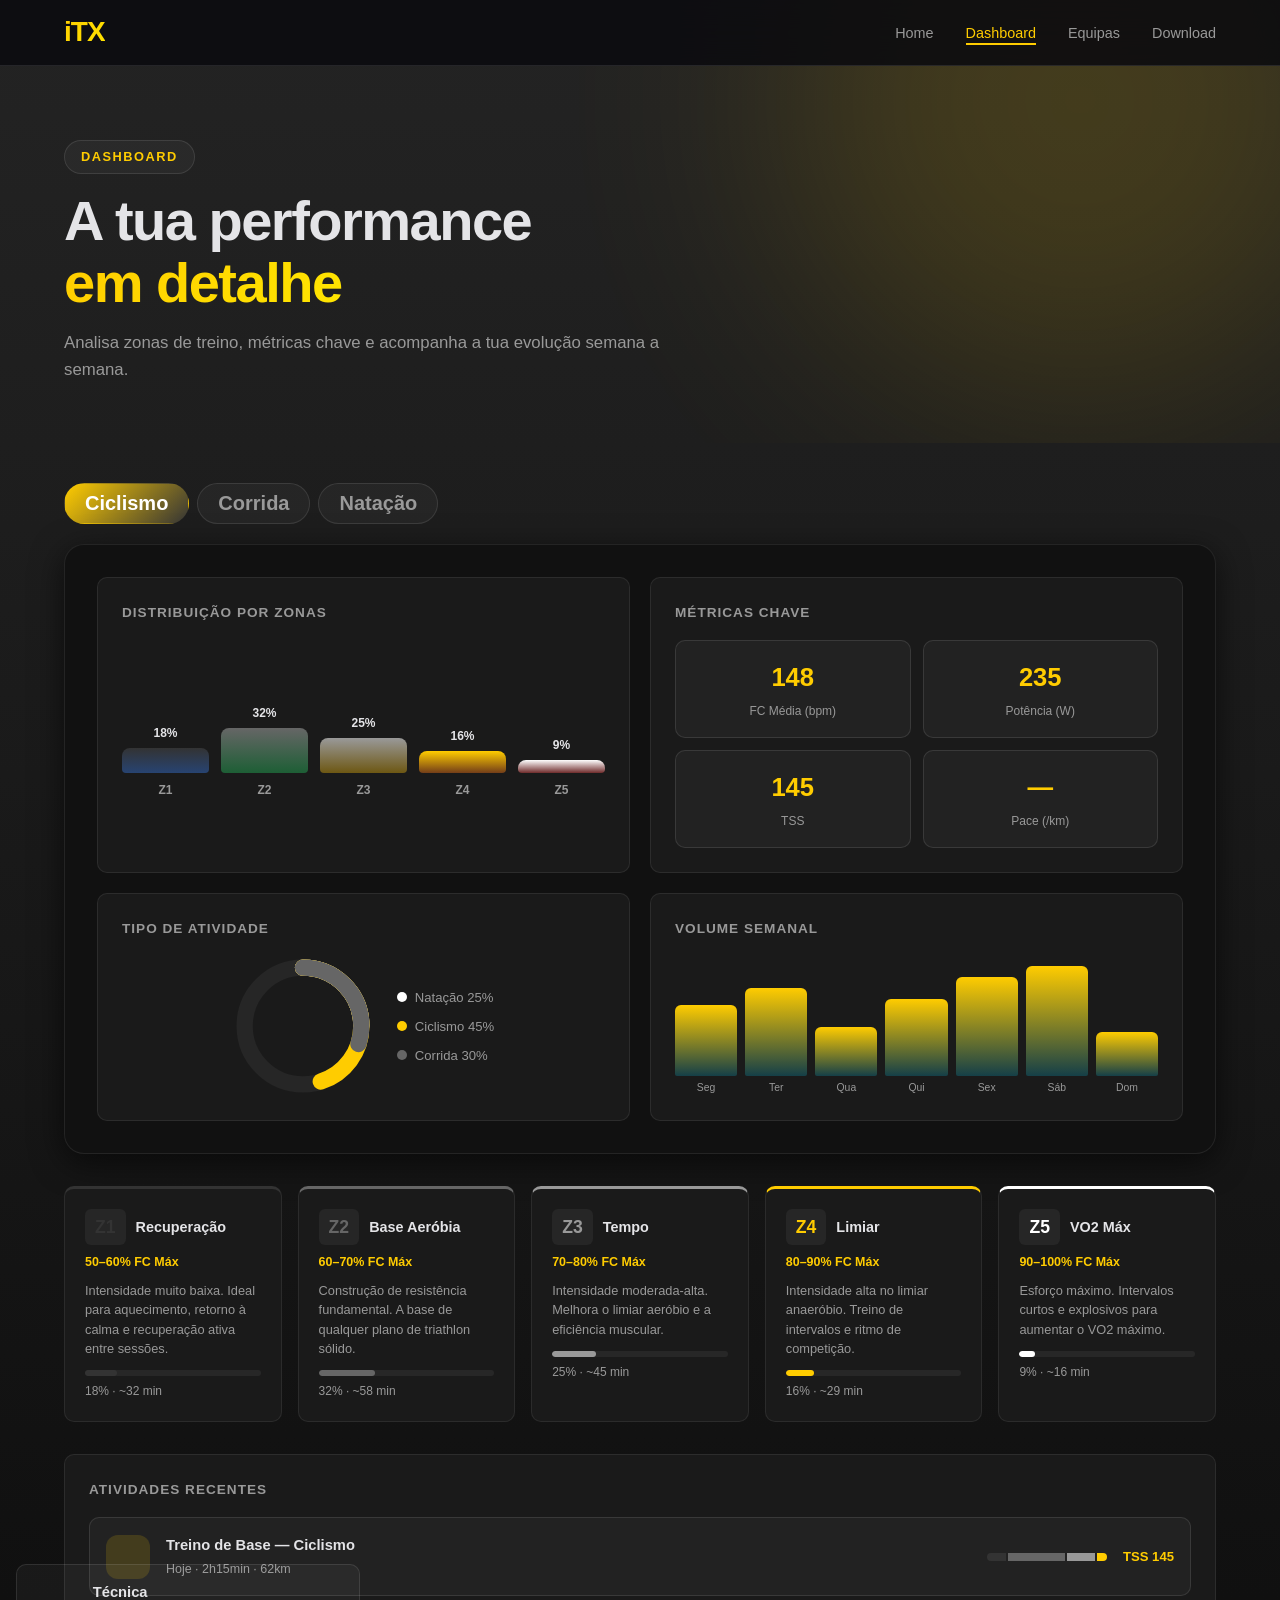
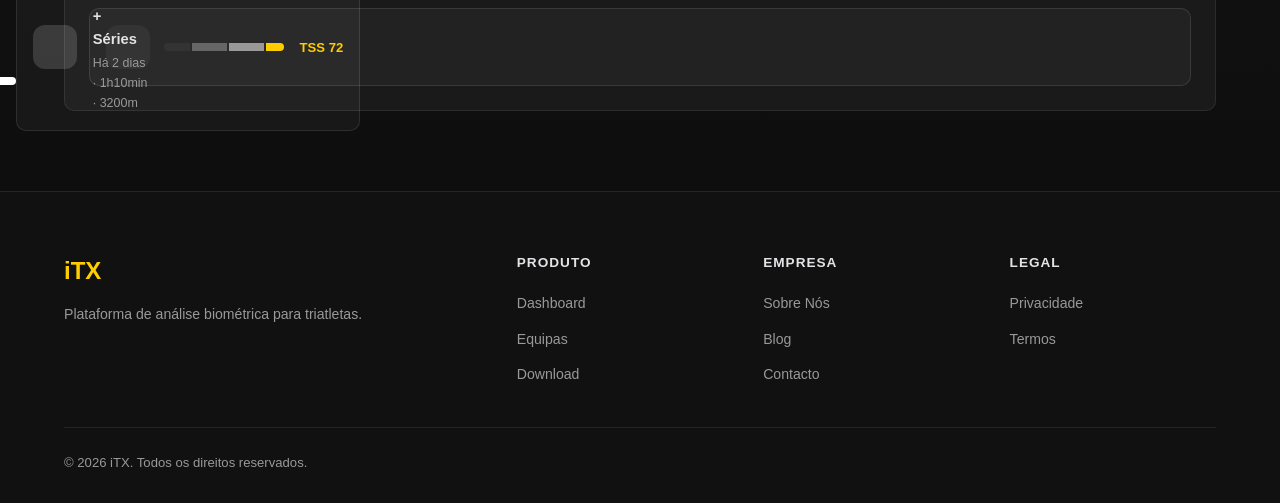
==== commit ca13a53c: "Update dashboard.html" ====
--- a/dashboard.html
+++ b/dashboard.html
@@ -150,19 +150,19 @@
       <h4>Atividades Recentes</h4>
       <div class="activity-list">
         <div class="activity-row reveal">
-          <div class="activity-icon" style="background: rgba(255,204,0,0.15);"><img background-image="url([data-uri])"></div>
+          <div class="activity-icon" style="background: rgba(255,204,0,0.15);"></div>
           <div class="activity-info"><div class="activity-name">Treino de Base — Ciclismo</div><div class="activity-date">Hoje · 2h15min · 62km</div></div>
           <div class="activity-zones"><span class="az z1"></span><span class="az z2" style="flex:3"></span><span class="az z3" style="flex:1.5"></span><span class="az z4" style="flex:0.5"></span></div>
           <div class="activity-tss">TSS 145</div>
         </div>
         <div class="activity-row reveal">
-          <div class="activity-icon" style="background: rgba(102,102,102,0.15);"><img background-image="url([data-uri])"></div>
+          <div class="activity-icon" style="background: rgba(102,102,102,0.15);"><div>
           <div class="activity-info"><div class="activity-name">Intervalos 5x1000m</div><div class="activity-date">Ontem · 55min · 12km</div></div>
           <div class="activity-zones"><span class="az z1" style="flex:0.5"></span><span class="az z2"></span><span class="az z3" style="flex:1.5"></span><span class="az z4" style="flex:2"></span><span class="az z5" style="flex:1"></span></div>
           <div class="activity-tss">TSS 98</div>
         </div>
         <div class="activity-row reveal">
-          <div class="activity-icon" style="background: rgba(255,255,255,0.15);"><img background-image="url([data-uri])"></div>
+          <div class="activity-icon" style="background: rgba(255,255,255,0.15);"></div>
           <div class="activity-info"><div class="activity-name">Técnica + Séries</div><div class="activity-date">Há 2 dias · 1h10min · 3200m</div></div>
           <div class="activity-zones"><span class="az z1" style="flex:1.5"></span><span class="az z2" style="flex:2"></span><span class="az z3" style="flex:2"></span><span class="az z4"></span></div>
           <div class="activity-tss">TSS 72</div>
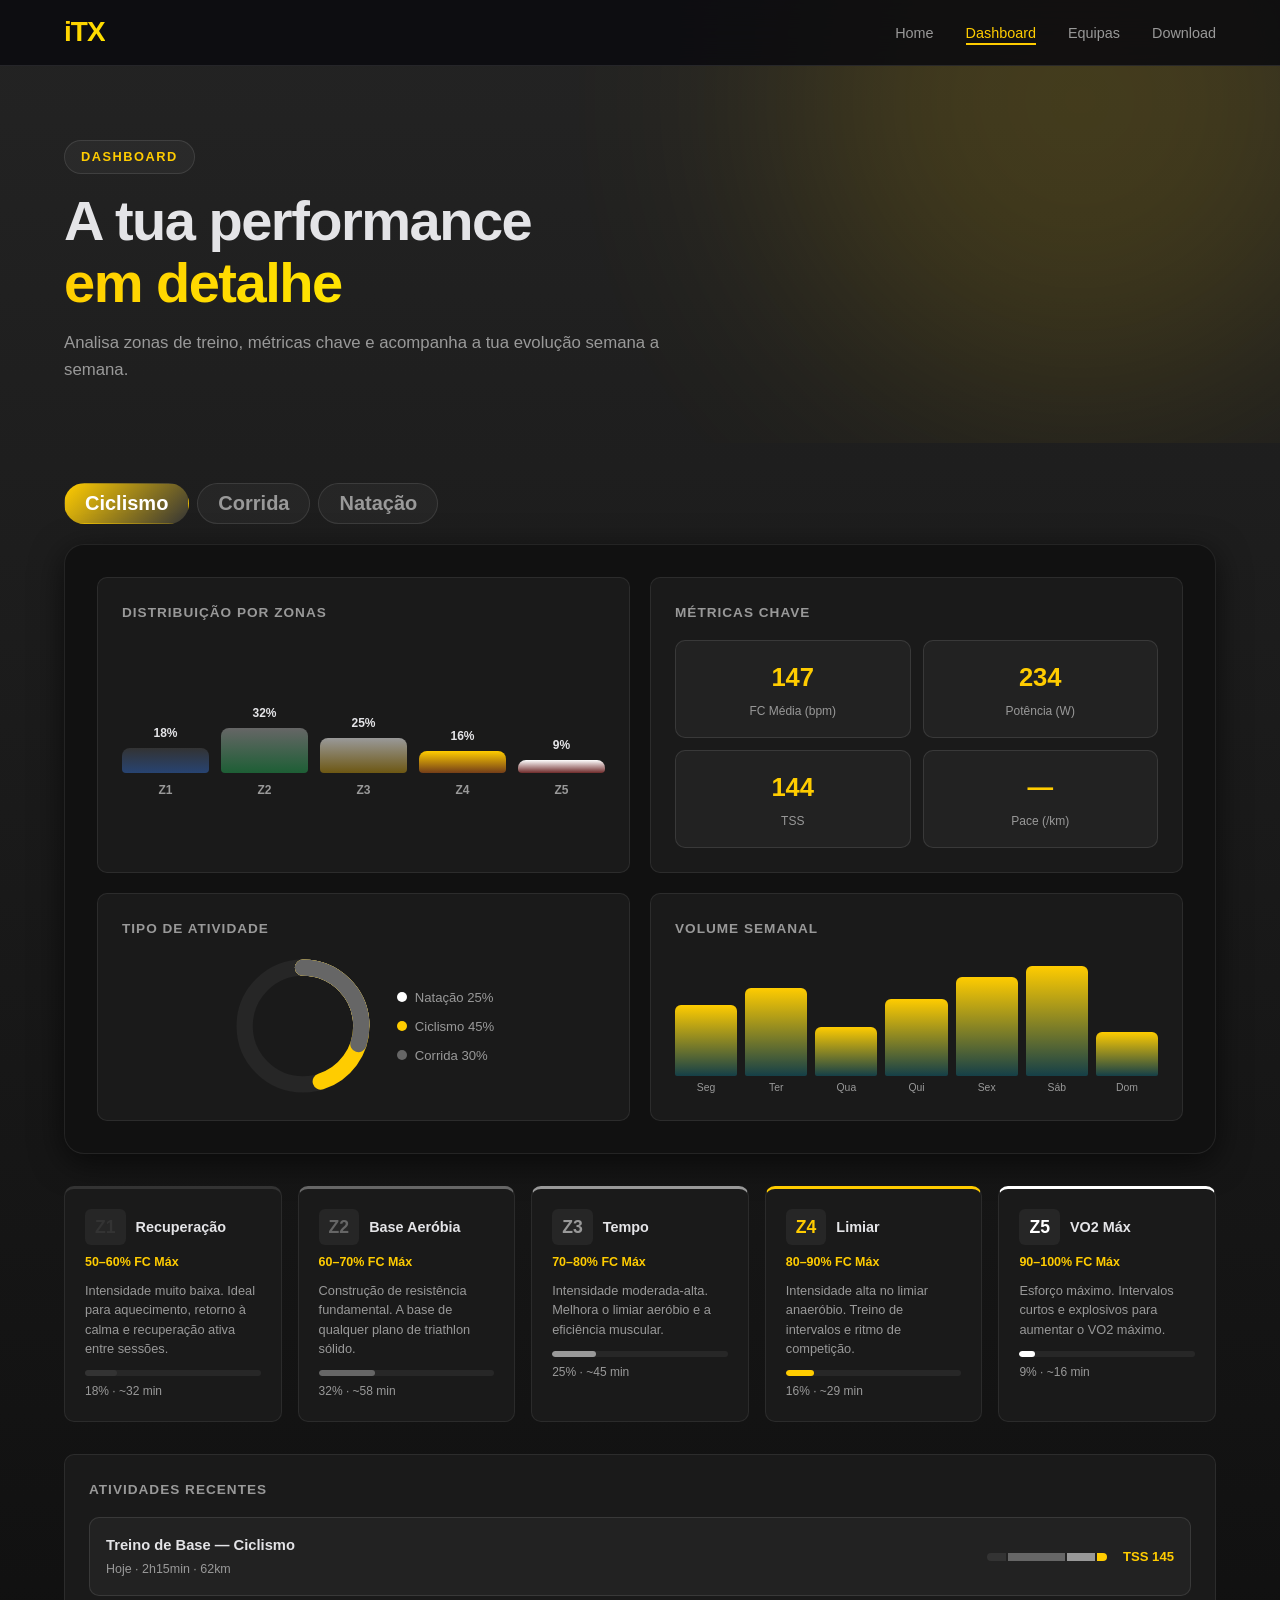
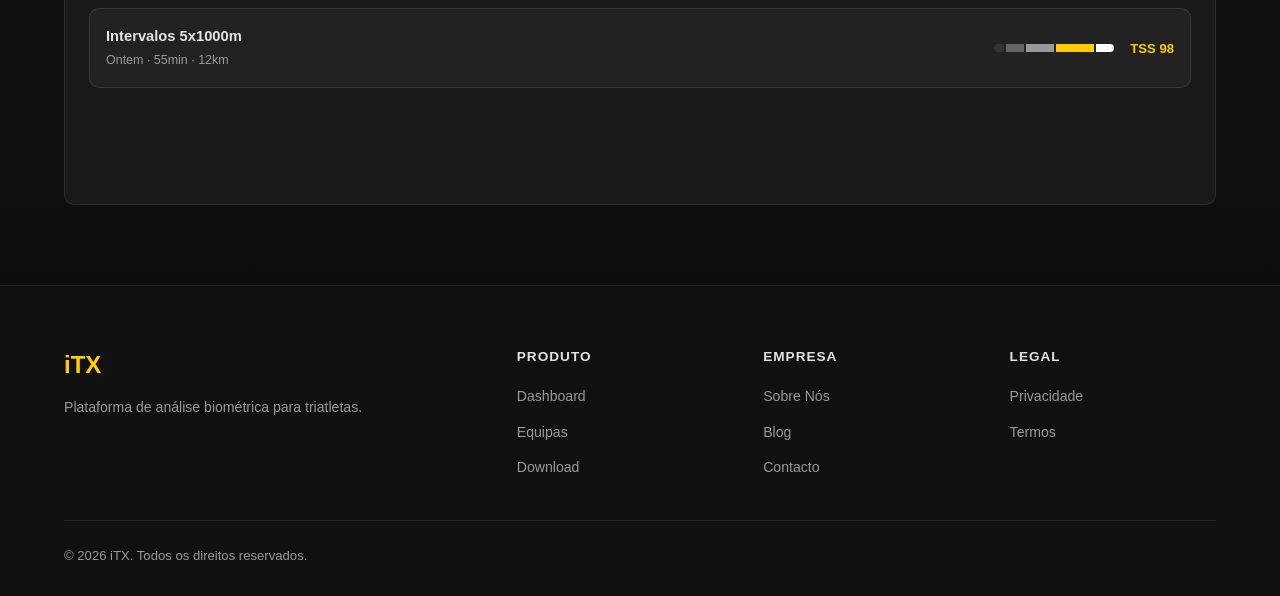
==== commit 31529f8c: "Remove background styles from activity icons Removed background styles from activity icons in the da" ====
--- a/dashboard.html
+++ b/dashboard.html
@@ -150,19 +150,16 @@
       <h4>Atividades Recentes</h4>
       <div class="activity-list">
         <div class="activity-row reveal">
-          <div class="activity-icon" style="background: rgba(255,204,0,0.15);"></div>
           <div class="activity-info"><div class="activity-name">Treino de Base — Ciclismo</div><div class="activity-date">Hoje · 2h15min · 62km</div></div>
           <div class="activity-zones"><span class="az z1"></span><span class="az z2" style="flex:3"></span><span class="az z3" style="flex:1.5"></span><span class="az z4" style="flex:0.5"></span></div>
           <div class="activity-tss">TSS 145</div>
         </div>
         <div class="activity-row reveal">
-          <div class="activity-icon" style="background: rgba(102,102,102,0.15);"><div>
           <div class="activity-info"><div class="activity-name">Intervalos 5x1000m</div><div class="activity-date">Ontem · 55min · 12km</div></div>
           <div class="activity-zones"><span class="az z1" style="flex:0.5"></span><span class="az z2"></span><span class="az z3" style="flex:1.5"></span><span class="az z4" style="flex:2"></span><span class="az z5" style="flex:1"></span></div>
           <div class="activity-tss">TSS 98</div>
         </div>
         <div class="activity-row reveal">
-          <div class="activity-icon" style="background: rgba(255,255,255,0.15);"></div>
           <div class="activity-info"><div class="activity-name">Técnica + Séries</div><div class="activity-date">Há 2 dias · 1h10min · 3200m</div></div>
           <div class="activity-zones"><span class="az z1" style="flex:1.5"></span><span class="az z2" style="flex:2"></span><span class="az z3" style="flex:2"></span><span class="az z4"></span></div>
           <div class="activity-tss">TSS 72</div>
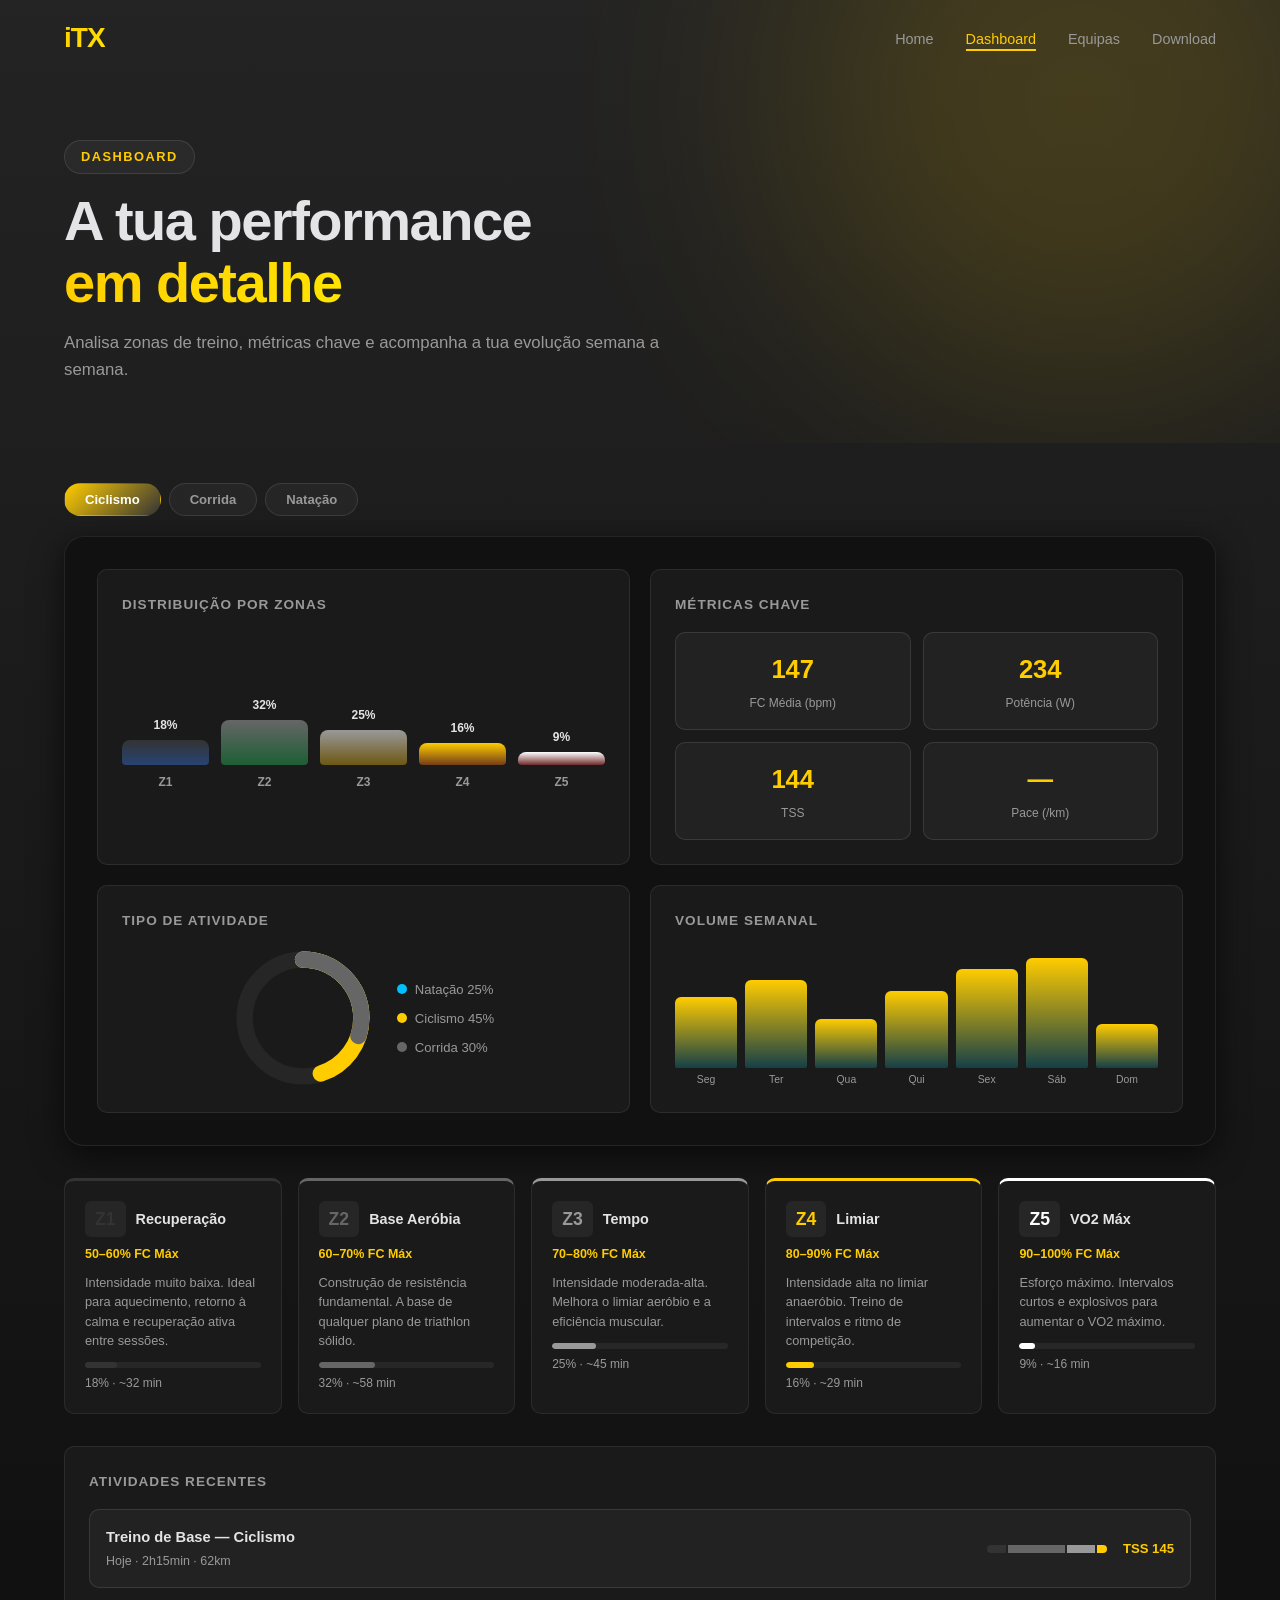
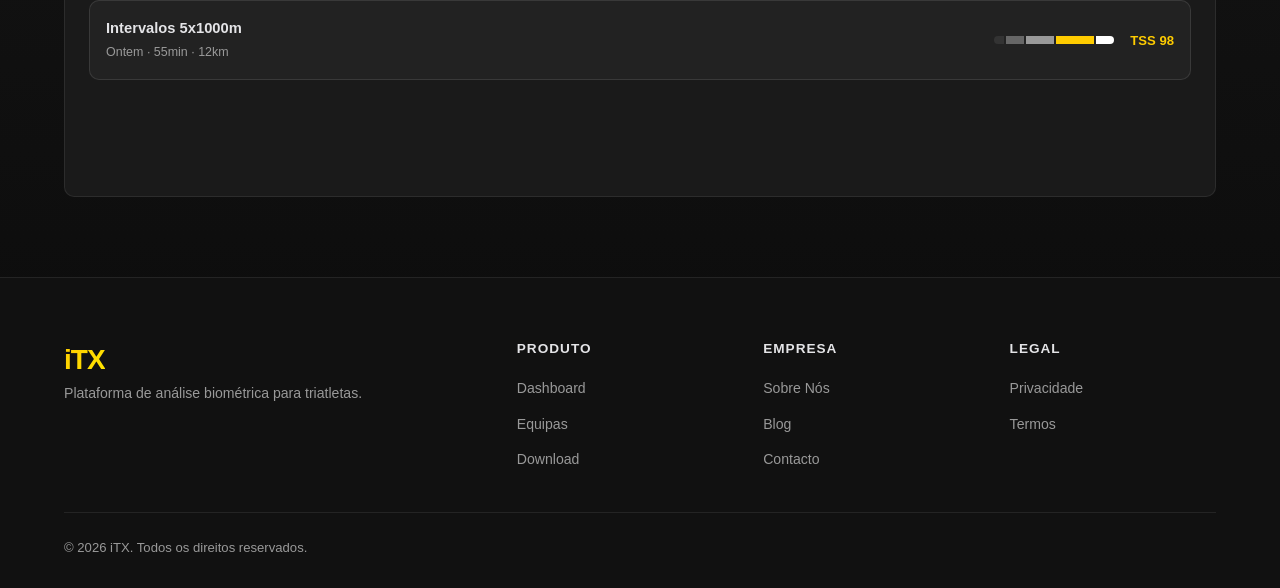
==== commit da198a13: "Update dashboard.html" ====
--- a/dashboard.html
+++ b/dashboard.html
@@ -10,7 +10,7 @@
 <body>
 
 <!-- NAVBAR -->
-<nav class="navbar scrolled" id="navbar">
+<nav class="navbar" id="navbar">
   <div class="container">
     <a href="index.html" class="nav-logo">iTX</a>
     <ul class="nav-links" id="navLinks">
@@ -39,9 +39,9 @@
 <section class="section-padded" style="padding-top:40px">
   <div class="container">
     <div class="sport-tabs reveal">
-      <button class="sport-tab active" data-sport="cycling" style="font-size:20px">Ciclismo</button>
-      <button class="sport-tab" data-sport="running" style="font-size:20px">Corrida</button>
-      <button class="sport-tab" data-sport="swimming" style="font-size:20px">Natação</button>
+      <button class="sport-tab active" data-sport="cycling">Ciclismo</button>
+      <button class="sport-tab" data-sport="running">Corrida</button>
+      <button class="sport-tab" data-sport="swimming">Natação</button>
     </div>
 
     <!-- MAIN DASHBOARD -->
@@ -77,13 +77,13 @@
             <div class="donut-chart">
               <svg viewBox="0 0 120 120">
                 <circle cx="60" cy="60" r="50" stroke="rgba(255,255,255,0.05)" stroke-width="14" fill="none"/>
-                <circle id="donutSwim" cx="60" cy="60" r="50" stroke="#FFFFFF" stroke-width="14" fill="none" stroke-dasharray="314" stroke-dashoffset="314" stroke-linecap="round"/>
+                <circle id="donutSwim" cx="60" cy="60" r="50" stroke="#00BFFF" stroke-width="14" fill="none" stroke-dasharray="314" stroke-dashoffset="314" stroke-linecap="round"/>
                 <circle id="donutBike" cx="60" cy="60" r="50" stroke="#FFCC00" stroke-width="14" fill="none" stroke-dasharray="314" stroke-dashoffset="314" stroke-linecap="round"/>
                 <circle id="donutRun" cx="60" cy="60" r="50" stroke="#666666" stroke-width="14" fill="none" stroke-dasharray="314" stroke-dashoffset="314" stroke-linecap="round"/>
               </svg>
             </div>
             <div class="donut-legend">
-              <div class="legend-item"><span class="legend-dot" style="background:#FFFFFF"></span> Natação 25%</div>
+              <div class="legend-item"><span class="legend-dot" style="background:#00BFFF"></span> Natação 25%</div>
               <div class="legend-item"><span class="legend-dot" style="background:#FFCC00"></span> Ciclismo 45%</div>
               <div class="legend-item"><span class="legend-dot" style="background:#666666"></span> Corrida 30%</div>
             </div>
@@ -173,7 +173,7 @@
 <footer class="footer">
   <div class="container">
     <div class="footer-grid">
-      <div class="footer-brand"><div class="logo">iTX</div><p>Plataforma de análise biométrica para triatletas.</p></div>
+      <div class="footer-brand"><a href="index.html" class="nav-logo">iTX</a><p>Plataforma de análise biométrica para triatletas.</p></div>
       <div class="footer-col"><h4>Produto</h4><ul><li><a href="dashboard.html">Dashboard</a></li><li><a href="teams.html">Equipas</a></li><li><a href="download.html">Download</a></li></ul></div>
       <div class="footer-col"><h4>Empresa</h4><ul><li><a href="#">Sobre Nós</a></li><li><a href="#">Blog</a></li><li><a href="#">Contacto</a></li></ul></div>
       <div class="footer-col"><h4>Legal</h4><ul><li><a href="#">Privacidade</a></li><li><a href="#">Termos</a></li></ul></div>
